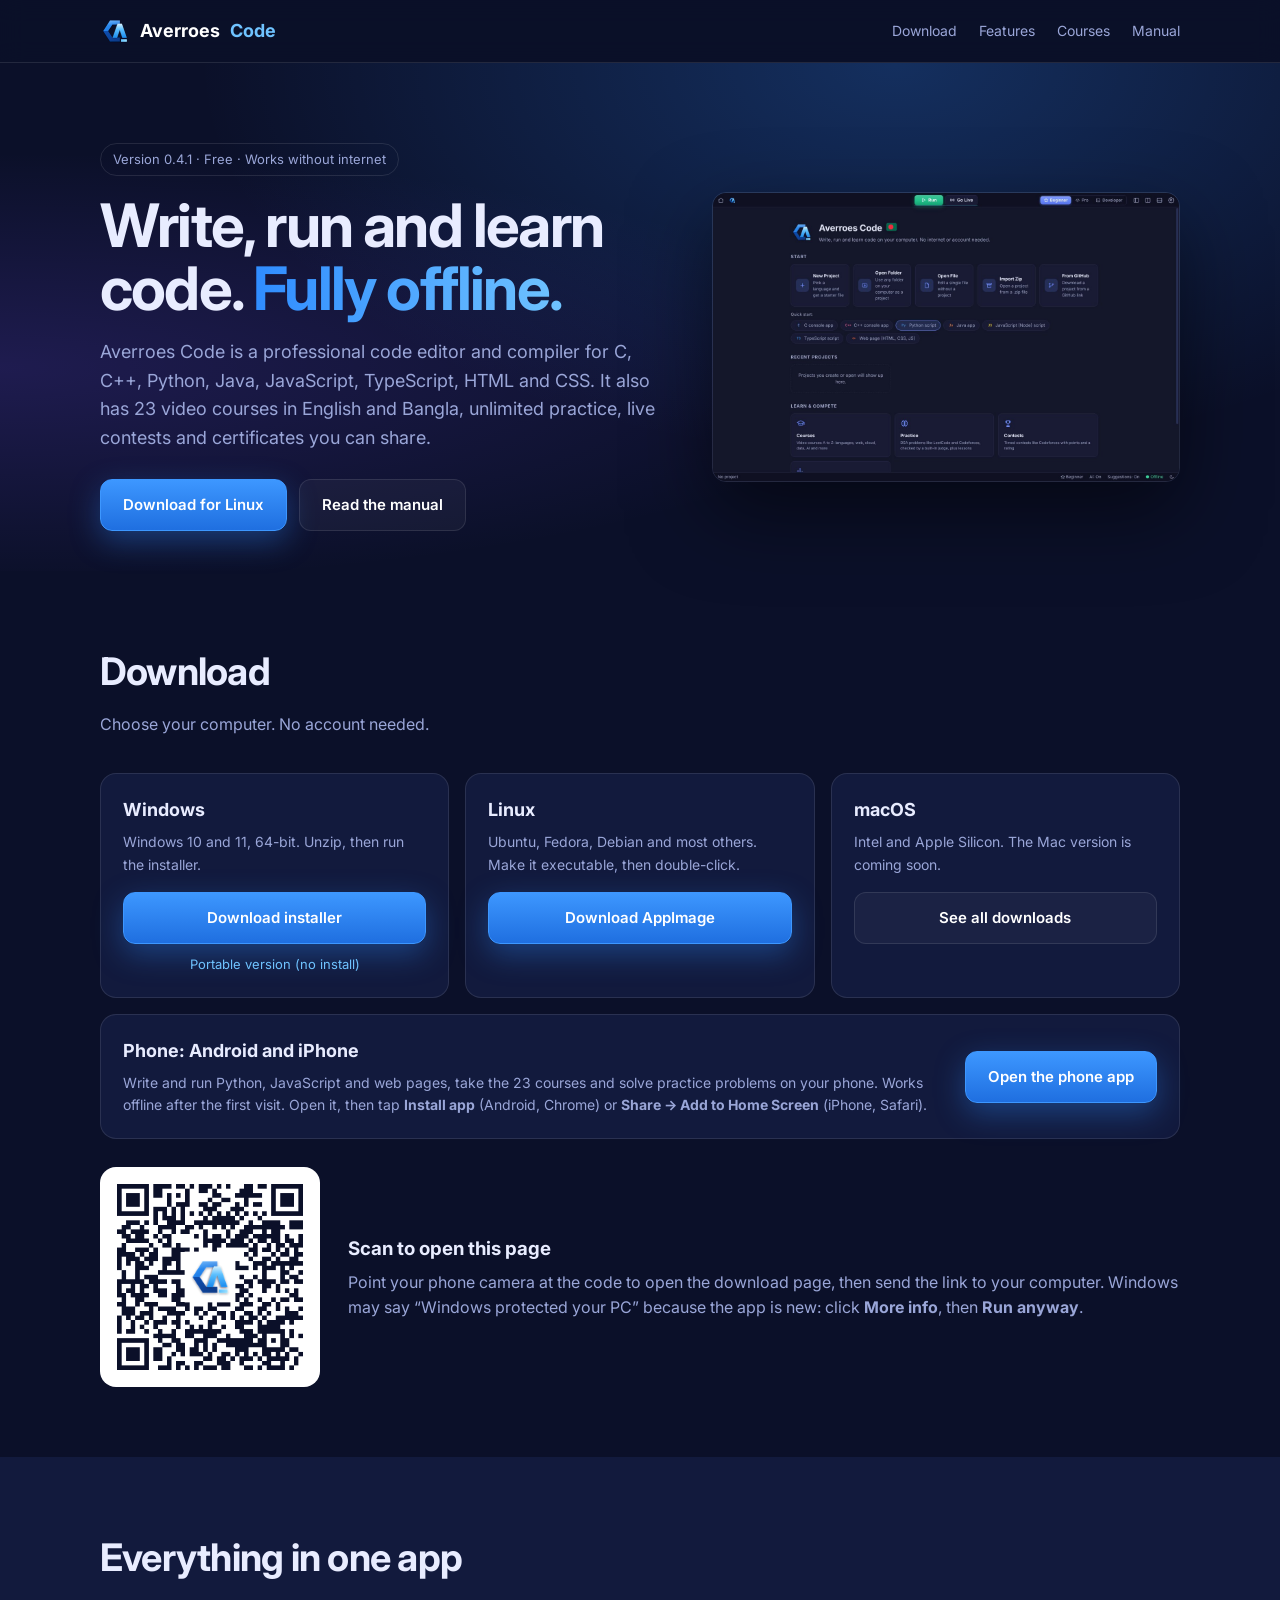
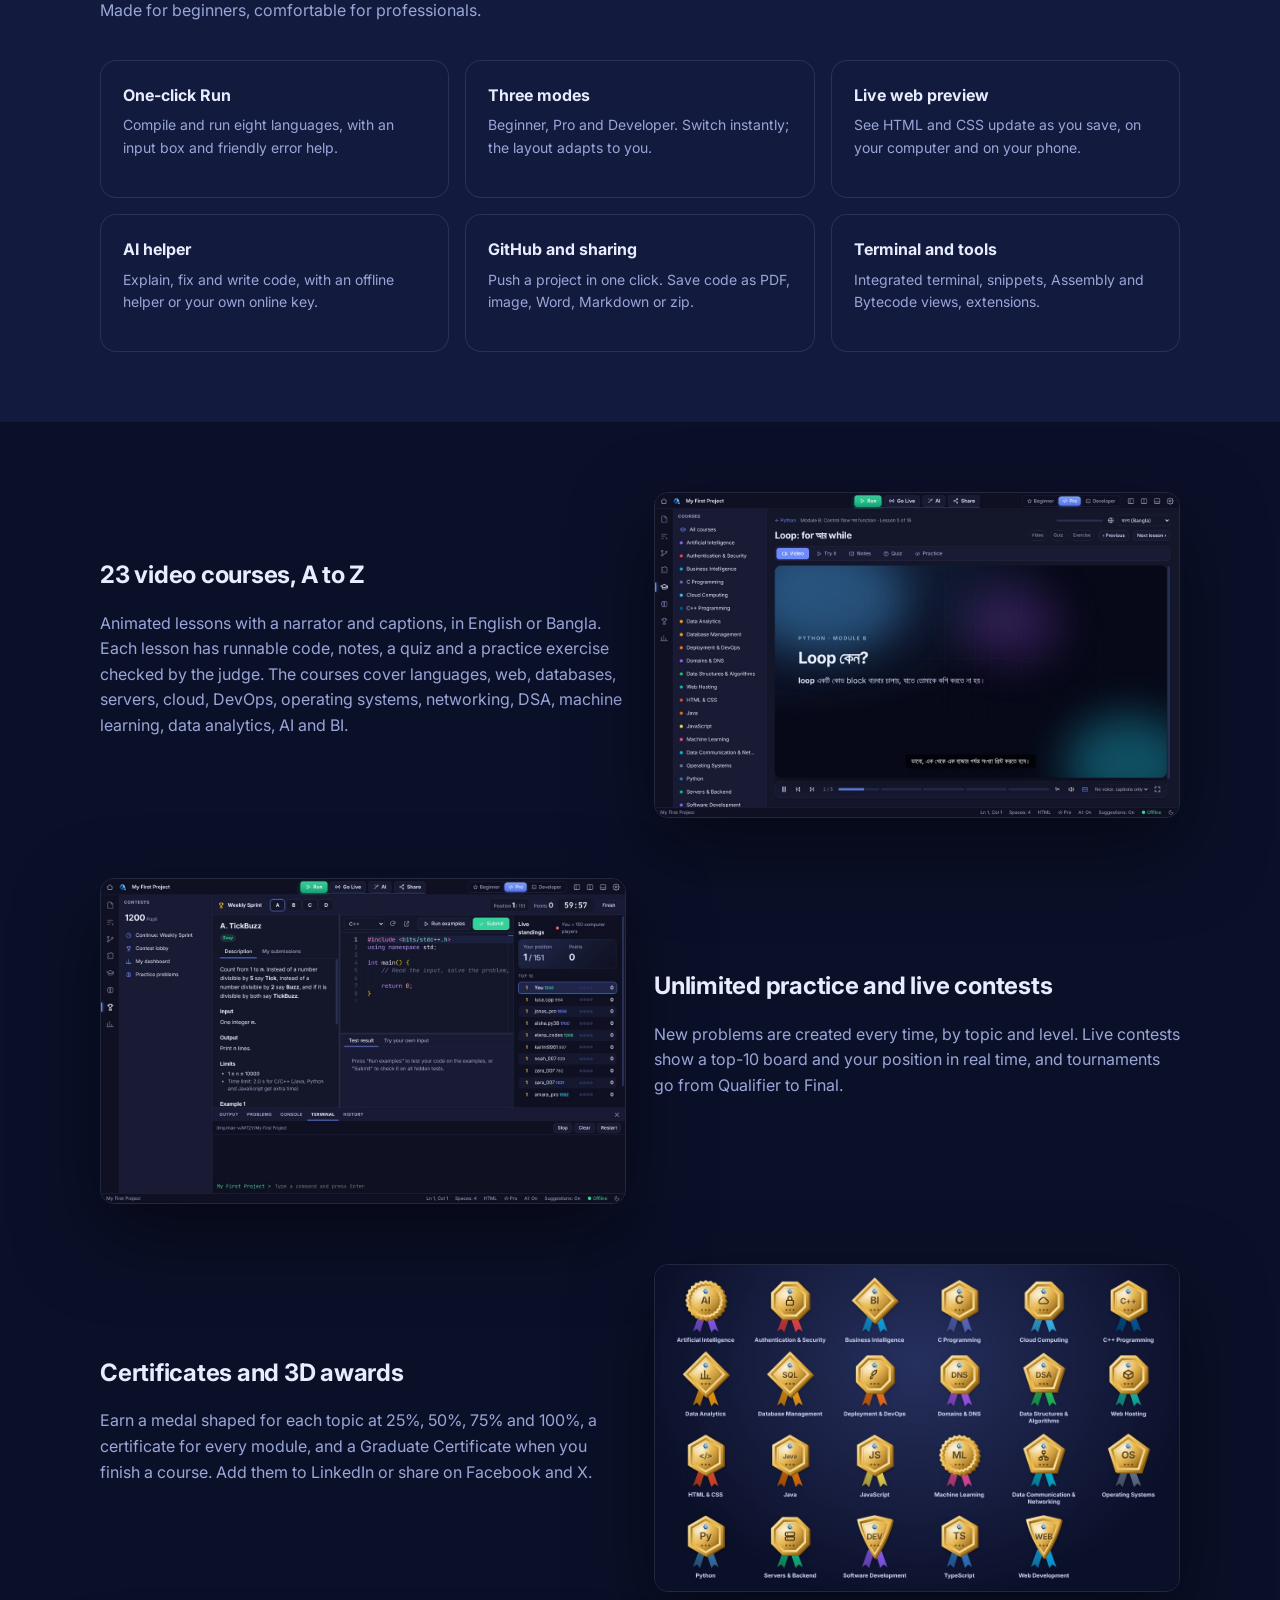
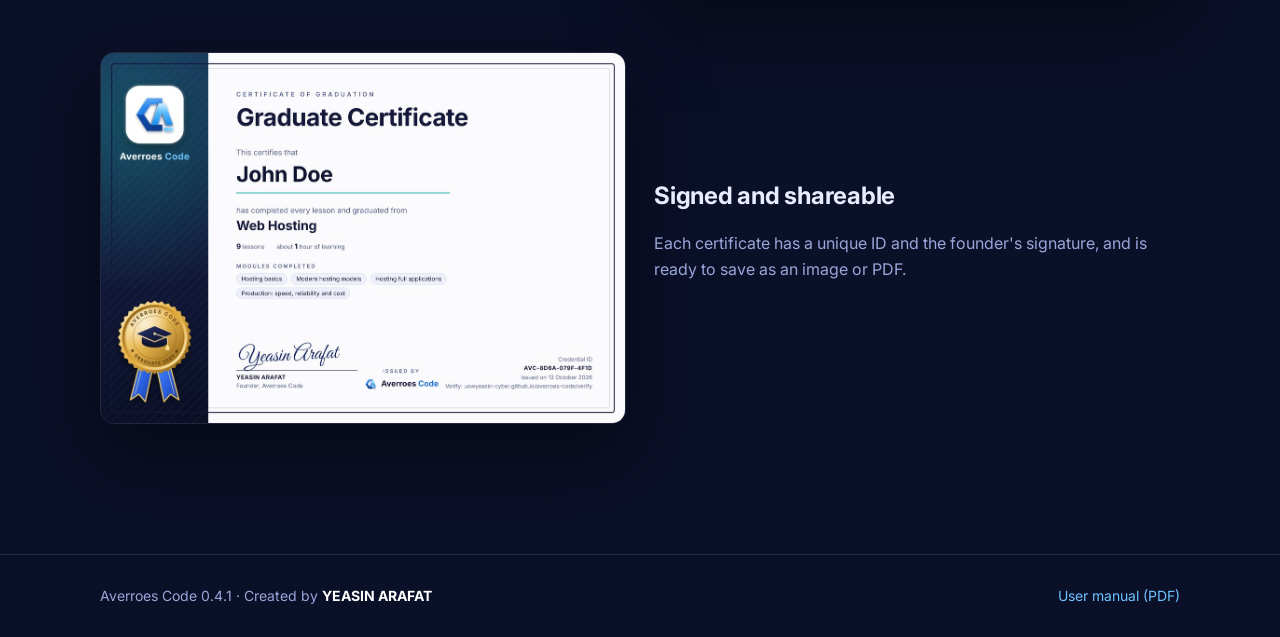
==== averroes-code/index.html @ dc58be5e "Point downloads and updates at v0.4.1 Co-Authored-By: Claude Opus 5.5 (1M context) <noreply@anthropi" ====
<!DOCTYPE html>
<html lang="en">
<head>
<meta charset="utf-8">
<meta name="viewport" content="width=device-width, initial-scale=1">
<title>Averroes Code: offline code editor, compiler and courses</title>
<meta name="description" content="Write, run and learn code fully offline. C, C++, Python, Java, JavaScript, TypeScript, HTML and CSS, with 23 video courses, unlimited practice, live contests and shareable certificates. Free for Windows, Linux and macOS.">
<meta property="og:title" content="Averroes Code">
<meta property="og:description" content="An offline code editor, compiler and learning studio. Created by YEASIN ARAFAT.">
<meta property="og:image" content="https://uowyeasin-cyber.github.io/averroes-code/img/01-home.jpg">
<link rel="icon" href="logo.svg" type="image/svg+xml">
<link rel="preconnect" href="https://fonts.googleapis.com">
<link href="https://fonts.googleapis.com/css2?family=Inter:wght@400;500;600;700;800&display=swap" rel="stylesheet">
<style>
:root { --bg: #0b1029; --bg2: #121a3d; --line: rgba(255,255,255,.1); --text: #e8ecff; --muted: #9aa6d8; --blue: #2f8cff; --blue2: #6fc3ff; }
* { box-sizing: border-box; }
html { scroll-behavior: smooth; }
body { margin: 0; font-family: Inter, system-ui, sans-serif; background: var(--bg); color: var(--text); line-height: 1.6; }
a { color: var(--blue2); text-decoration: none; }
.wrap { max-width: 1120px; margin: 0 auto; padding: 0 20px; }
nav { position: sticky; top: 0; z-index: 10; backdrop-filter: blur(12px); background: rgba(11,16,41,.75); border-bottom: 1px solid var(--line); }
nav .wrap { display: flex; align-items: center; gap: 12px; height: 62px; }
nav .brand { display: flex; align-items: center; gap: 10px; font-weight: 700; font-size: 18px; color: #fff; }
nav .brand span { color: var(--blue2); }
nav .links { margin-left: auto; display: flex; gap: 22px; font-size: 14px; }
nav .links a { color: var(--muted); }
.hero { padding: 80px 0 40px; background: radial-gradient(ellipse at 70% 0%, rgba(47,140,255,.25), transparent 55%), radial-gradient(ellipse at 0% 60%, rgba(120,80,255,.18), transparent 50%); }
.hero .wrap { display: grid; grid-template-columns: 1.1fr .9fr; gap: 40px; align-items: center; }
.hero h1 { font-size: clamp(36px, 6vw, 60px); line-height: 1.05; letter-spacing: -.03em; margin: 0; }
.hero h1 span { background: linear-gradient(90deg, var(--blue), var(--blue2)); -webkit-background-clip: text; background-clip: text; color: transparent; }
.hero p { font-size: 18px; color: var(--muted); max-width: 560px; }
.pill { display: inline-block; font-size: 13px; padding: 5px 12px; border: 1px solid var(--line); border-radius: 99px; color: var(--muted); margin-bottom: 18px; }
.btns { display: flex; gap: 12px; flex-wrap: wrap; margin-top: 26px; }
.btn { display: inline-flex; align-items: center; gap: 8px; padding: 13px 22px; border-radius: 12px; font-weight: 600; font-size: 15px; border: 1px solid var(--line); color: #fff; background: rgba(255,255,255,.04); }
.btn.primary { background: linear-gradient(180deg, #3d97ff, #1f6fe0); border-color: #3d97ff; box-shadow: 0 10px 30px rgba(47,140,255,.35); }
.shot { border-radius: 14px; border: 1px solid var(--line); box-shadow: 0 30px 80px rgba(0,0,0,.5); width: 100%; display: block; }
section { padding: 70px 0; }
h2 { font-size: clamp(26px, 4vw, 38px); letter-spacing: -.02em; margin: 0 0 10px; }
.sub { color: var(--muted); margin: 0 0 36px; }
.card.phone { margin-top: 16px; display: flex; align-items: center; gap: 20px; justify-content: space-between; }
.card.phone p { margin: 6px 0 0; }
.card.phone > div { flex: 1; min-width: 0; }
.card.phone .btn { flex: none; width: auto; margin: 0; }
.dl { display: grid; grid-template-columns: repeat(3, 1fr); gap: 16px; }
.card { background: var(--bg2); border: 1px solid var(--line); border-radius: 16px; padding: 22px; }
.card h3 { margin: 0 0 4px; font-size: 18px; }
.card p { color: var(--muted); font-size: 14px; margin: 6px 0 16px; }
.card .btn { width: 100%; justify-content: center; }
.card .alt { display: block; text-align: center; font-size: 13px; margin-top: 10px; }
.qr { display: grid; grid-template-columns: 220px 1fr; gap: 28px; align-items: center; margin-top: 28px; }
.qr img { width: 220px; border-radius: 16px; background: #fff; padding: 8px; }
.feat { display: grid; grid-template-columns: repeat(3, 1fr); gap: 16px; }
.feat .card h3 { font-size: 16px; }
.split { display: grid; grid-template-columns: 1fr 1fr; gap: 28px; align-items: center; margin-bottom: 60px; }
.split.rev > :first-child { order: 2; }
.split h3 { font-size: 24px; margin: 0 0 8px; letter-spacing: -.01em; }
.split p { color: var(--muted); }
footer { border-top: 1px solid var(--line); padding: 30px 0; color: var(--muted); font-size: 14px; }
footer .wrap { display: flex; justify-content: space-between; gap: 12px; flex-wrap: wrap; }
@media (max-width: 860px) {
  .hero .wrap, .split, .qr { grid-template-columns: 1fr; }
  .split.rev > :first-child { order: 0; }
  .dl, .feat { grid-template-columns: 1fr; }
  .card.phone { flex-direction: column; align-items: stretch; }
  .card.phone .btn { width: 100%; }
  nav .links { display: none; }
  .qr img { width: 180px; }
}
</style>
</head>
<body>
<nav><div class="wrap"><a class="brand" href="#"><img src="logo.svg" width="30" height="30" alt="">Averroes <span>Code</span></a>
<div class="links"><a href="#download">Download</a><a href="#features">Features</a><a href="#learn">Courses</a><a href="Averroes-Code-User-Manual.pdf">Manual</a></div></div></nav>

<header class="hero"><div class="wrap">
<div>
<div class="pill">Version 0.4.1 · Free · Works without internet</div>
<h1>Write, run and learn code. <span>Fully offline.</span></h1>
<p>Averroes Code is a professional code editor and compiler for C, C++, Python, Java, JavaScript, TypeScript, HTML and CSS. It also has 23 video courses in English and Bangla, unlimited practice, live contests and certificates you can share.</p>
<div class="btns"><a class="btn primary" id="main-dl" href="#download">Download for free</a><a class="btn" href="Averroes-Code-User-Manual.pdf">Read the manual</a></div>
</div>
<img class="shot" src="img/01-home.jpg" alt="Averroes Code home screen">
</div></header>

<section id="download"><div class="wrap">
<h2>Download</h2>
<p class="sub">Choose your computer. No account needed.</p>
<div class="dl">
<div class="card"><h3>Windows</h3><p>Windows 10 and 11, 64-bit. Unzip, then run the installer.</p>
<a class="btn primary" href="https://github.com/uowyeasin-cyber/uowyeasin-cyber.github.io/releases/download/v0.4.1/Averroes-Code-Setup-0.4.1-Windows.zip">Download installer</a>
<a class="alt" href="https://github.com/uowyeasin-cyber/uowyeasin-cyber.github.io/releases/download/v0.4.1/Averroes-Code-0.4.1-portable.exe">Portable version (no install)</a></div>
<div class="card"><h3>Linux</h3><p>Ubuntu, Fedora, Debian and most others. Make it executable, then double-click.</p>
<a class="btn primary" href="https://github.com/uowyeasin-cyber/uowyeasin-cyber.github.io/releases/download/v0.4.1/Averroes-Code-0.4.1-linux-x86_64.AppImage">Download AppImage</a></div>
<div class="card"><h3>macOS</h3><p>Intel and Apple Silicon. The Mac version is coming soon.</p>
<a class="btn" href="https://github.com/uowyeasin-cyber/uowyeasin-cyber.github.io/releases/tag/v0.4.1">See all downloads</a></div>
</div>
<div class="card phone"><div><h3>Phone: Android and iPhone</h3><p>Write and run Python, JavaScript and web pages, take the 23 courses and solve practice problems on your phone. Works offline after the first visit. Open it, then tap <b>Install app</b> (Android, Chrome) or <b>Share → Add to Home Screen</b> (iPhone, Safari).</p></div>
<a class="btn primary" href="app/">Open the phone app</a></div>
<div class="qr"><img src="qr.png" alt="QR code for this download page">
<div><h3 style="margin:0 0 6px">Scan to open this page</h3><p class="sub" style="margin:0">Point your phone camera at the code to open the download page, then send the link to your computer. Windows may say “Windows protected your PC” because the app is new: click <b>More info</b>, then <b>Run anyway</b>.</p></div></div>
</div></section>

<section id="features" style="background:var(--bg2)"><div class="wrap">
<h2>Everything in one app</h2>
<p class="sub">Made for beginners, comfortable for professionals.</p>
<div class="feat">
<div class="card"><h3>One-click Run</h3><p>Compile and run eight languages, with an input box and friendly error help.</p></div>
<div class="card"><h3>Three modes</h3><p>Beginner, Pro and Developer. Switch instantly; the layout adapts to you.</p></div>
<div class="card"><h3>Live web preview</h3><p>See HTML and CSS update as you save, on your computer and on your phone.</p></div>
<div class="card"><h3>AI helper</h3><p>Explain, fix and write code, with an offline helper or your own online key.</p></div>
<div class="card"><h3>GitHub and sharing</h3><p>Push a project in one click. Save code as PDF, image, Word, Markdown or zip.</p></div>
<div class="card"><h3>Terminal and tools</h3><p>Integrated terminal, snippets, Assembly and Bytecode views, extensions.</p></div>
</div>
</div></section>

<section id="learn"><div class="wrap">
<div class="split"><div><h3>23 video courses, A to Z</h3><p>Animated lessons with a narrator and captions, in English or Bangla. Each lesson has runnable code, notes, a quiz and a practice exercise checked by the judge. The courses cover languages, web, databases, servers, cloud, DevOps, operating systems, networking, DSA, machine learning, data analytics, AI and BI.</p></div><img class="shot" src="img/14b-video-bangla.jpg" alt="A lesson playing in Bangla"></div>
<div class="split rev"><div><h3>Unlimited practice and live contests</h3><p>New problems are created every time, by topic and level. Live contests show a top-10 board and your position in real time, and tournaments go from Qualifier to Final.</p></div><img class="shot" src="img/12-contest.jpg" alt="A live contest"></div>
<div class="split"><div><h3>Certificates and 3D awards</h3><p>Earn a medal shaped for each topic at 25%, 50%, 75% and 100%, a certificate for every module, and a Graduate Certificate when you finish a course. Add them to LinkedIn or share on Facebook and X.</p></div><img class="shot" src="img/medals-all.jpg" alt="Topic medals"></div>
<div class="split rev"><div><h3>Signed and shareable</h3><p>Each certificate has a unique ID and the founder's signature, and is ready to save as an image or PDF.</p></div><img class="shot" src="img/grad.jpg" alt="Graduate certificate"></div>
</div></section>

<footer><div class="wrap"><div>Averroes Code 0.4.1 · Created by <b style="color:#fff">YEASIN ARAFAT</b></div><div><a href="Averroes-Code-User-Manual.pdf">User manual (PDF)</a></div></div></footer>
<script>
// Point the big button at the right file for this computer.
(function () {
  var b = document.getElementById('main-dl'); if (!b) return;
  var u = navigator.userAgent, base = 'https://github.com/uowyeasin-cyber/uowyeasin-cyber.github.io/releases/download/v0.4.1/';
  if (/Android|iPhone|iPad|iPod/i.test(u)) { b.href = 'app/'; b.textContent = 'Open the phone app'; return; }
  if (/Windows/i.test(u)) { b.href = base + 'Averroes-Code-Setup-0.4.1-Windows.zip'; b.textContent = 'Download for Windows'; }
  else if (/Linux/i.test(u) && !/Android/i.test(u)) { b.href = base + 'Averroes-Code-0.4.1-linux-x86_64.AppImage'; b.textContent = 'Download for Linux'; }
})();
</script>
</body>
</html>
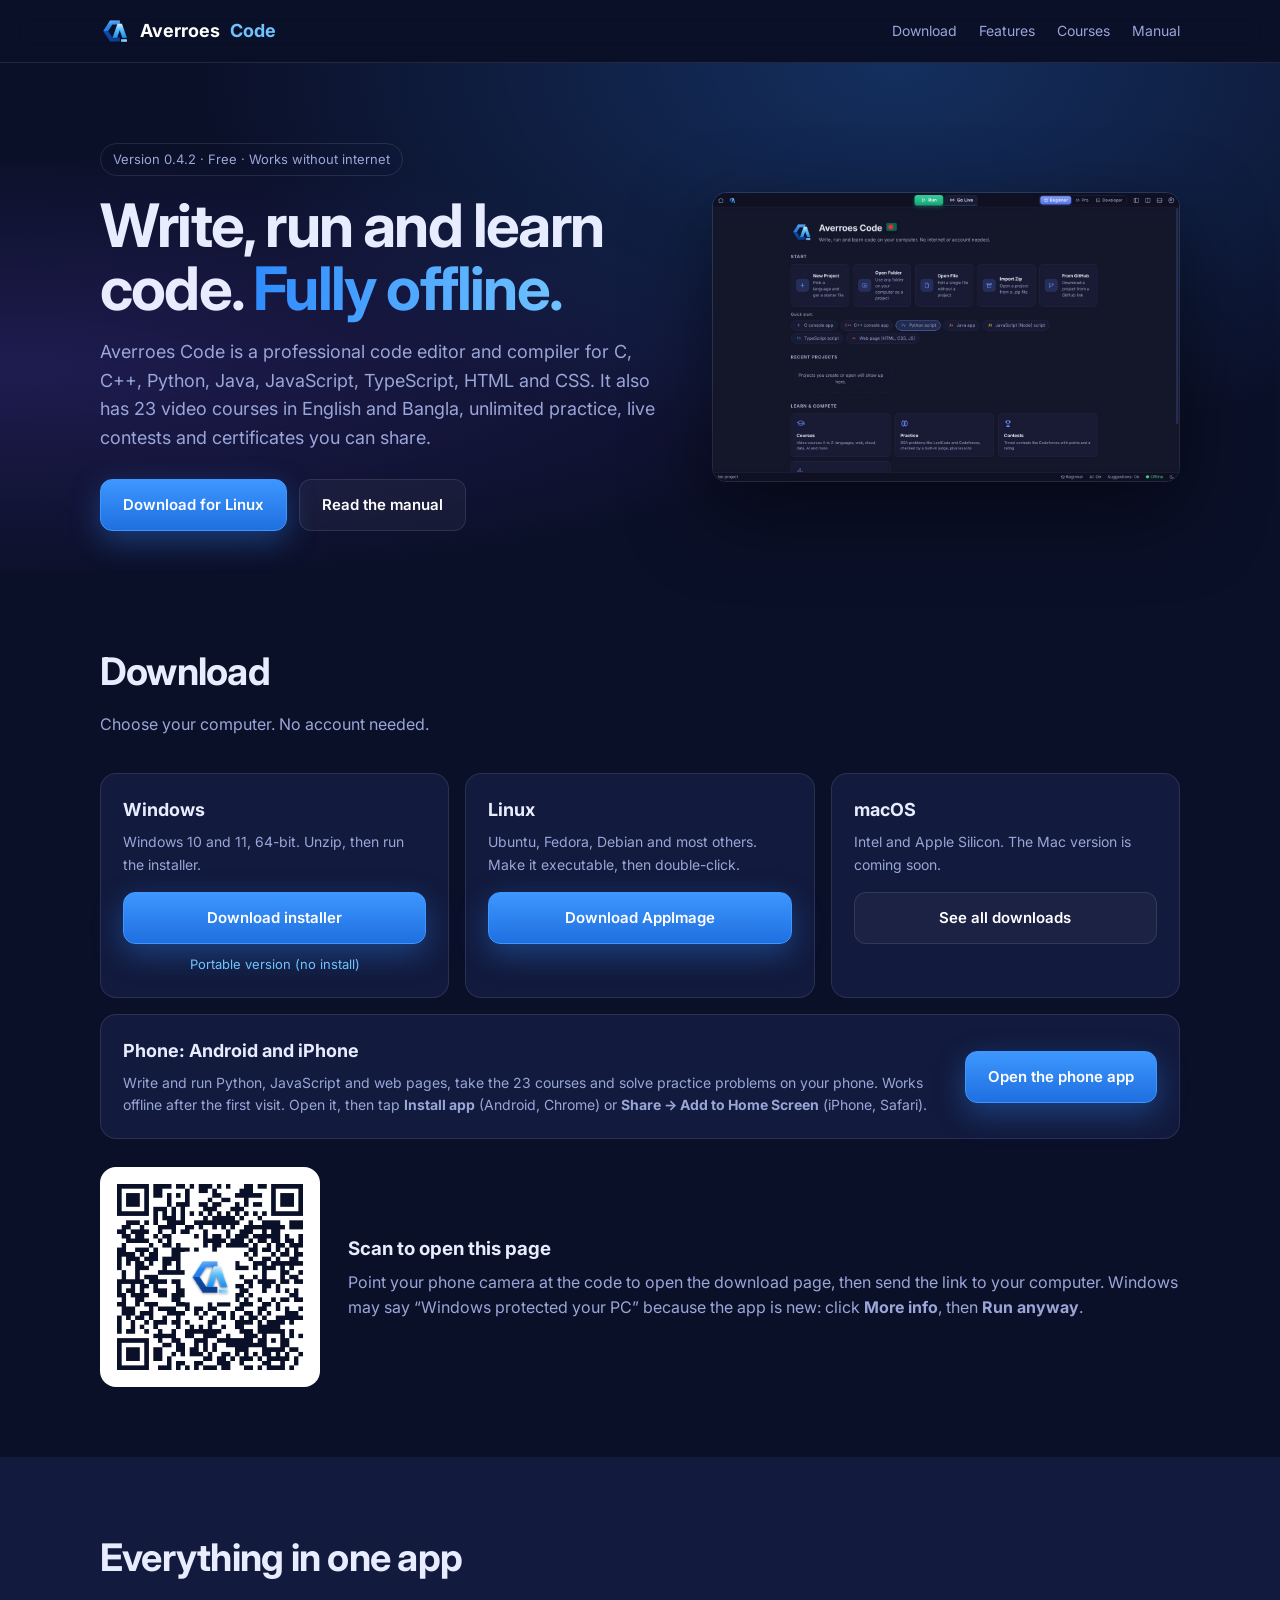
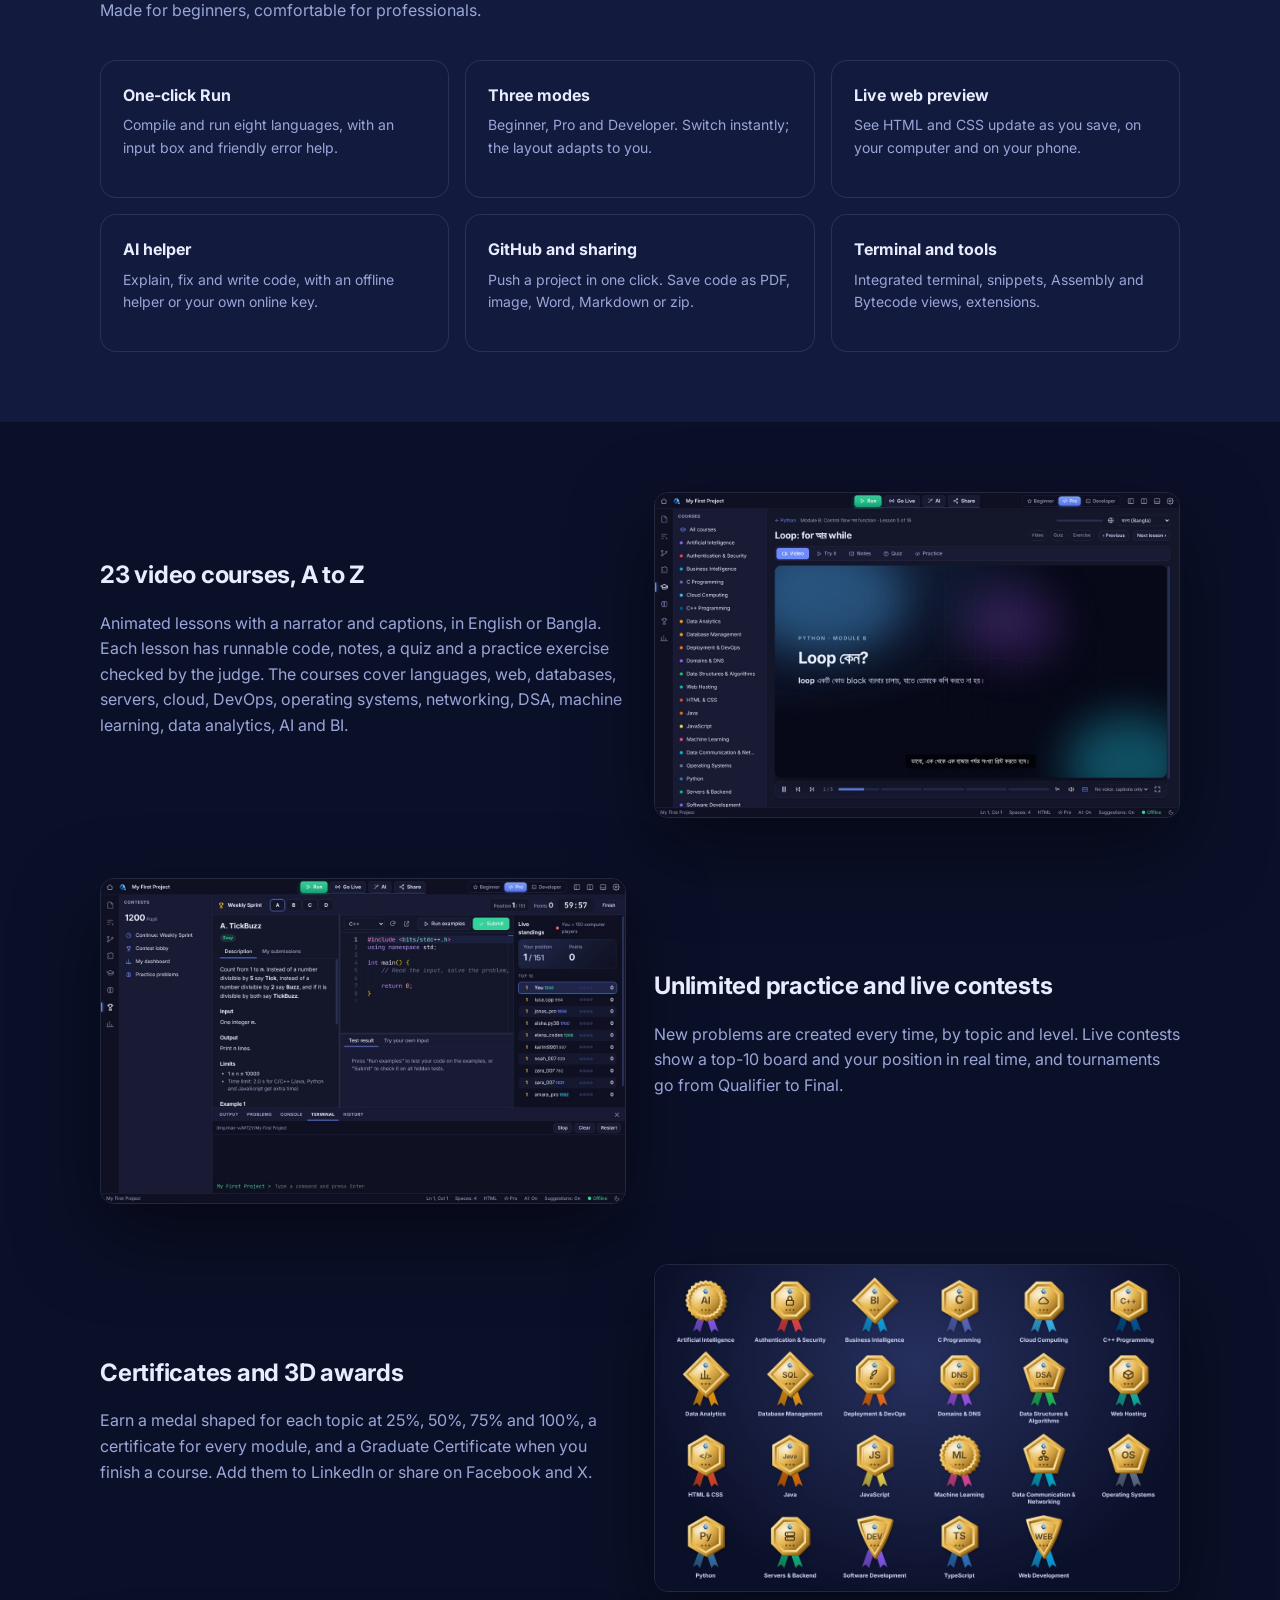
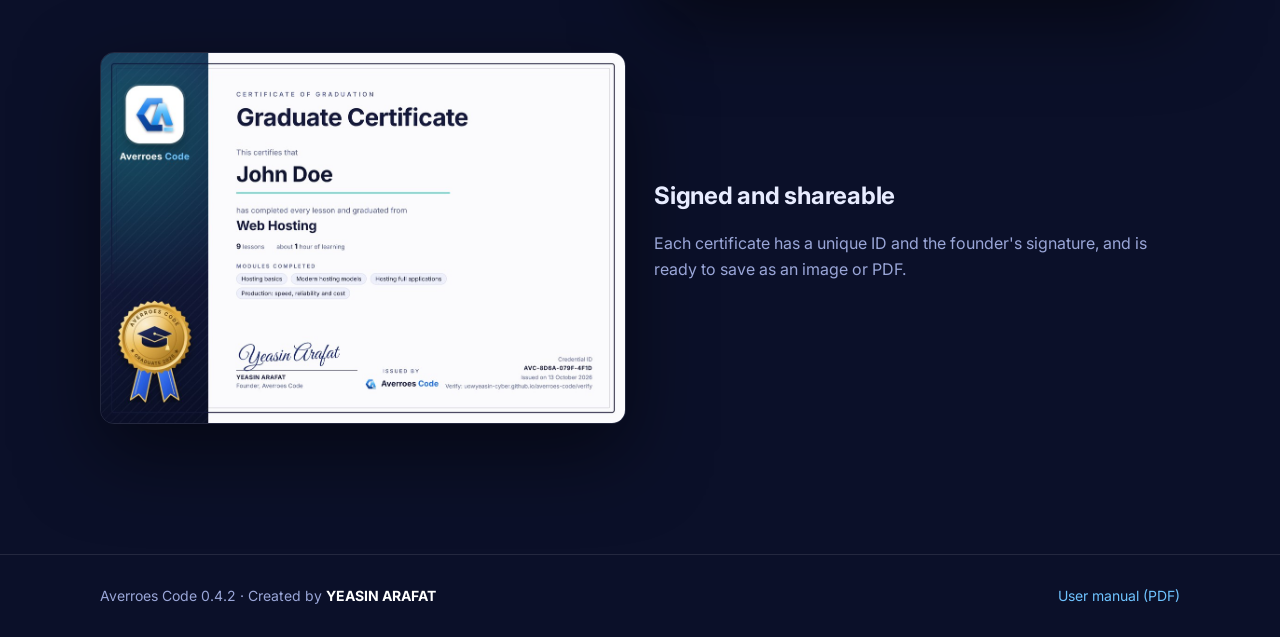
==== commit 7a7a45f3: "Point downloads and updates at v0.4.2 Co-Authored-By: Claude Opus 5.5 (1M context) <noreply@anthropi" ====
--- a/averroes-code/index.html
+++ b/averroes-code/index.html
@@ -74,7 +74,7 @@
 
 <header class="hero"><div class="wrap">
 <div>
-<div class="pill">Version 0.4.1 · Free · Works without internet</div>
+<div class="pill">Version 0.4.2 · Free · Works without internet</div>
 <h1>Write, run and learn code. <span>Fully offline.</span></h1>
 <p>Averroes Code is a professional code editor and compiler for C, C++, Python, Java, JavaScript, TypeScript, HTML and CSS. It also has 23 video courses in English and Bangla, unlimited practice, live contests and certificates you can share.</p>
 <div class="btns"><a class="btn primary" id="main-dl" href="#download">Download for free</a><a class="btn" href="Averroes-Code-User-Manual.pdf">Read the manual</a></div>
@@ -87,12 +87,12 @@
 <p class="sub">Choose your computer. No account needed.</p>
 <div class="dl">
 <div class="card"><h3>Windows</h3><p>Windows 10 and 11, 64-bit. Unzip, then run the installer.</p>
-<a class="btn primary" href="https://github.com/uowyeasin-cyber/uowyeasin-cyber.github.io/releases/download/v0.4.1/Averroes-Code-Setup-0.4.1-Windows.zip">Download installer</a>
-<a class="alt" href="https://github.com/uowyeasin-cyber/uowyeasin-cyber.github.io/releases/download/v0.4.1/Averroes-Code-0.4.1-portable.exe">Portable version (no install)</a></div>
+<a class="btn primary" href="https://github.com/uowyeasin-cyber/uowyeasin-cyber.github.io/releases/download/v0.4.2/Averroes-Code-Setup-0.4.2-Windows.zip">Download installer</a>
+<a class="alt" href="https://github.com/uowyeasin-cyber/uowyeasin-cyber.github.io/releases/download/v0.4.2/Averroes-Code-0.4.2-portable.exe">Portable version (no install)</a></div>
 <div class="card"><h3>Linux</h3><p>Ubuntu, Fedora, Debian and most others. Make it executable, then double-click.</p>
-<a class="btn primary" href="https://github.com/uowyeasin-cyber/uowyeasin-cyber.github.io/releases/download/v0.4.1/Averroes-Code-0.4.1-linux-x86_64.AppImage">Download AppImage</a></div>
+<a class="btn primary" href="https://github.com/uowyeasin-cyber/uowyeasin-cyber.github.io/releases/download/v0.4.2/Averroes-Code-0.4.2-linux-x86_64.AppImage">Download AppImage</a></div>
 <div class="card"><h3>macOS</h3><p>Intel and Apple Silicon. The Mac version is coming soon.</p>
-<a class="btn" href="https://github.com/uowyeasin-cyber/uowyeasin-cyber.github.io/releases/tag/v0.4.1">See all downloads</a></div>
+<a class="btn" href="https://github.com/uowyeasin-cyber/uowyeasin-cyber.github.io/releases/tag/v0.4.2">See all downloads</a></div>
 </div>
 <div class="card phone"><div><h3>Phone: Android and iPhone</h3><p>Write and run Python, JavaScript and web pages, take the 23 courses and solve practice problems on your phone. Works offline after the first visit. Open it, then tap <b>Install app</b> (Android, Chrome) or <b>Share → Add to Home Screen</b> (iPhone, Safari).</p></div>
 <a class="btn primary" href="app/">Open the phone app</a></div>
@@ -120,15 +120,15 @@
 <div class="split rev"><div><h3>Signed and shareable</h3><p>Each certificate has a unique ID and the founder's signature, and is ready to save as an image or PDF.</p></div><img class="shot" src="img/grad.jpg" alt="Graduate certificate"></div>
 </div></section>
 
-<footer><div class="wrap"><div>Averroes Code 0.4.1 · Created by <b style="color:#fff">YEASIN ARAFAT</b></div><div><a href="Averroes-Code-User-Manual.pdf">User manual (PDF)</a></div></div></footer>
+<footer><div class="wrap"><div>Averroes Code 0.4.2 · Created by <b style="color:#fff">YEASIN ARAFAT</b></div><div><a href="Averroes-Code-User-Manual.pdf">User manual (PDF)</a></div></div></footer>
 <script>
 // Point the big button at the right file for this computer.
 (function () {
   var b = document.getElementById('main-dl'); if (!b) return;
-  var u = navigator.userAgent, base = 'https://github.com/uowyeasin-cyber/uowyeasin-cyber.github.io/releases/download/v0.4.1/';
+  var u = navigator.userAgent, base = 'https://github.com/uowyeasin-cyber/uowyeasin-cyber.github.io/releases/download/v0.4.2/';
   if (/Android|iPhone|iPad|iPod/i.test(u)) { b.href = 'app/'; b.textContent = 'Open the phone app'; return; }
-  if (/Windows/i.test(u)) { b.href = base + 'Averroes-Code-Setup-0.4.1-Windows.zip'; b.textContent = 'Download for Windows'; }
-  else if (/Linux/i.test(u) && !/Android/i.test(u)) { b.href = base + 'Averroes-Code-0.4.1-linux-x86_64.AppImage'; b.textContent = 'Download for Linux'; }
+  if (/Windows/i.test(u)) { b.href = base + 'Averroes-Code-Setup-0.4.2-Windows.zip'; b.textContent = 'Download for Windows'; }
+  else if (/Linux/i.test(u) && !/Android/i.test(u)) { b.href = base + 'Averroes-Code-0.4.2-linux-x86_64.AppImage'; b.textContent = 'Download for Linux'; }
 })();
 </script>
 </body>
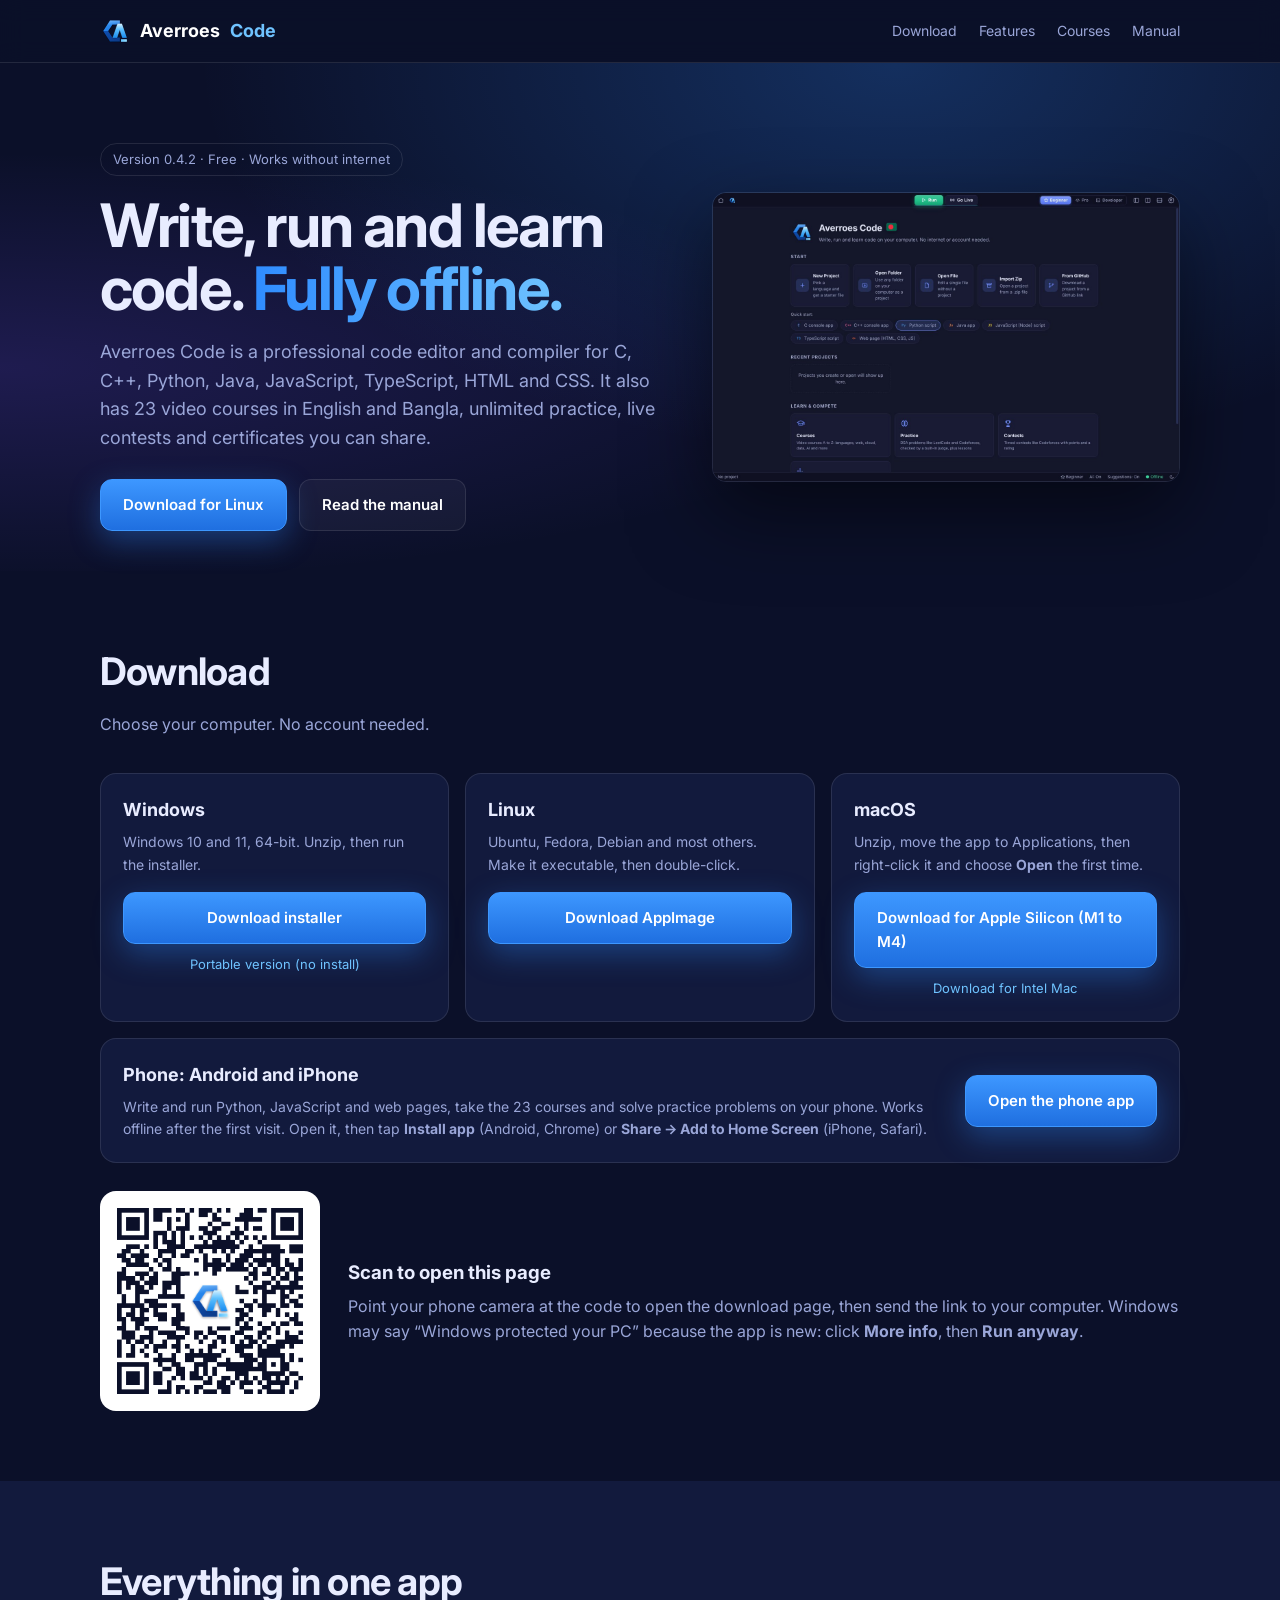
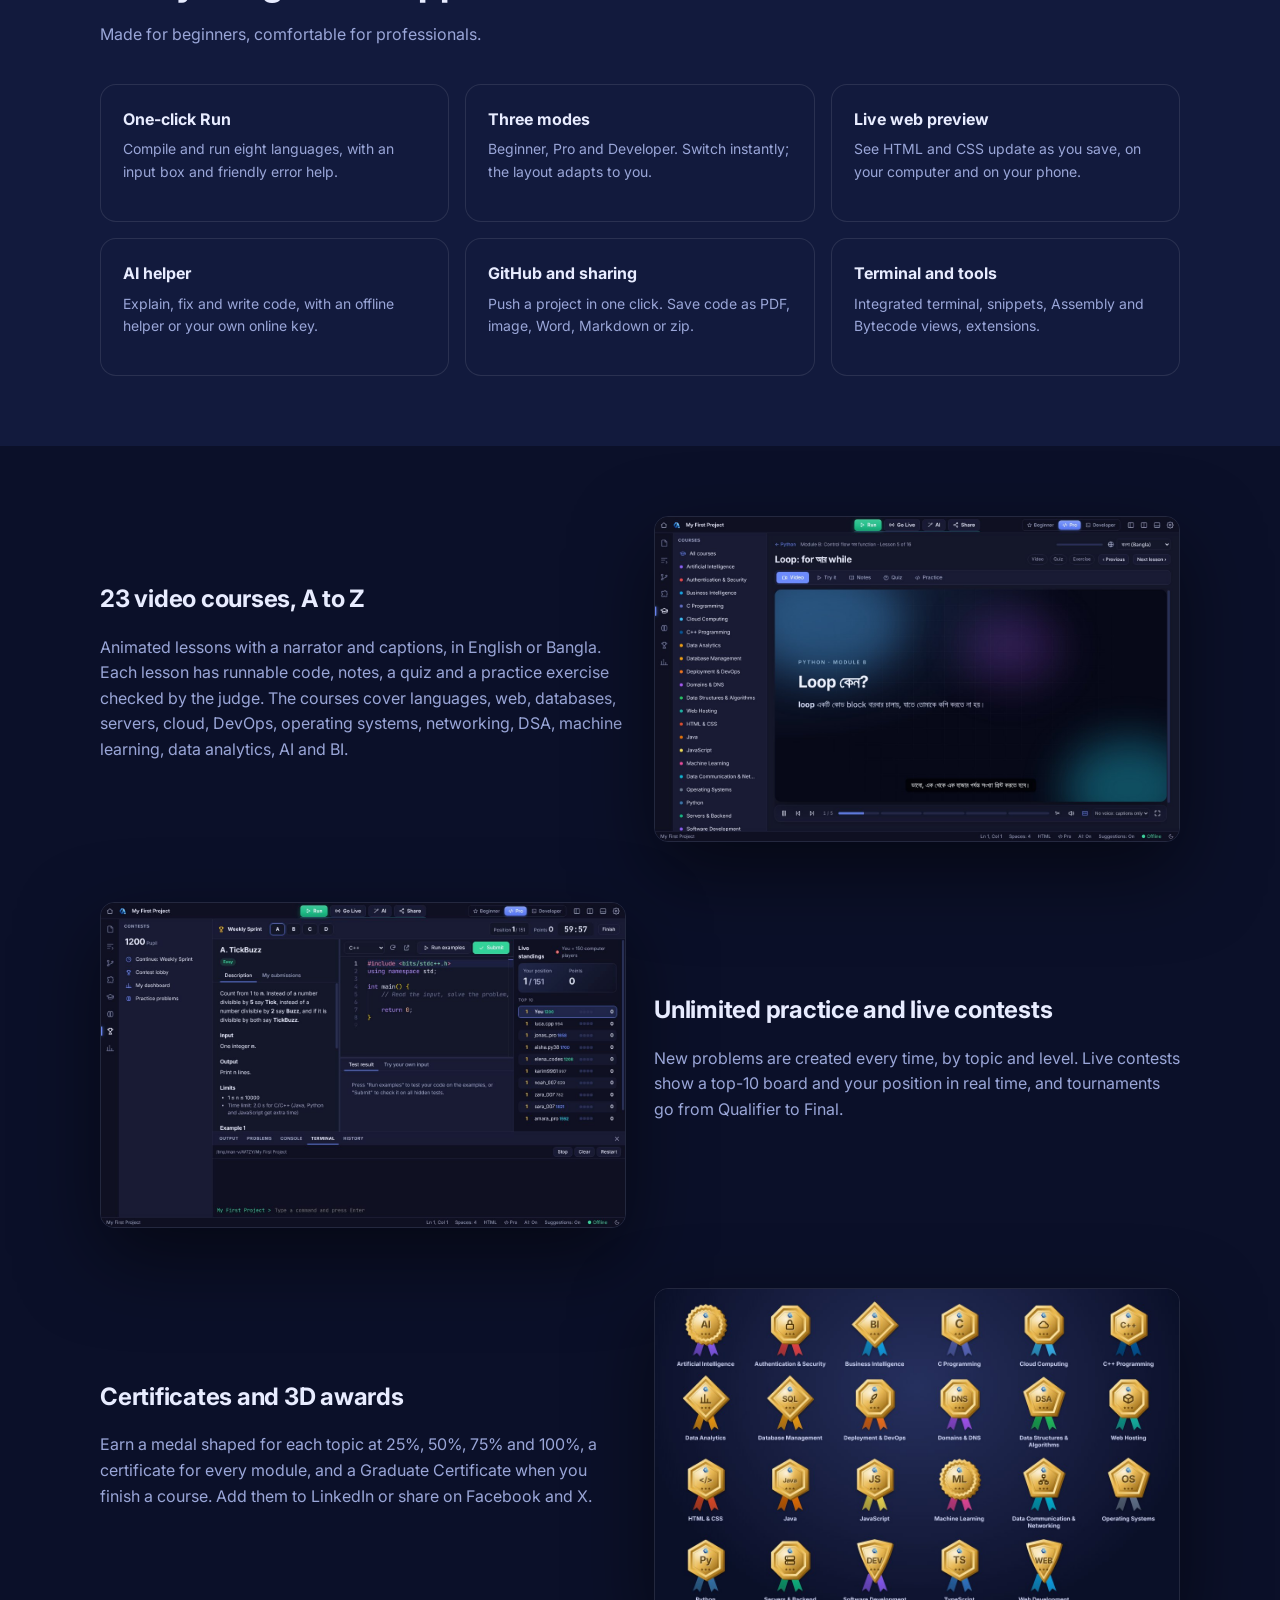
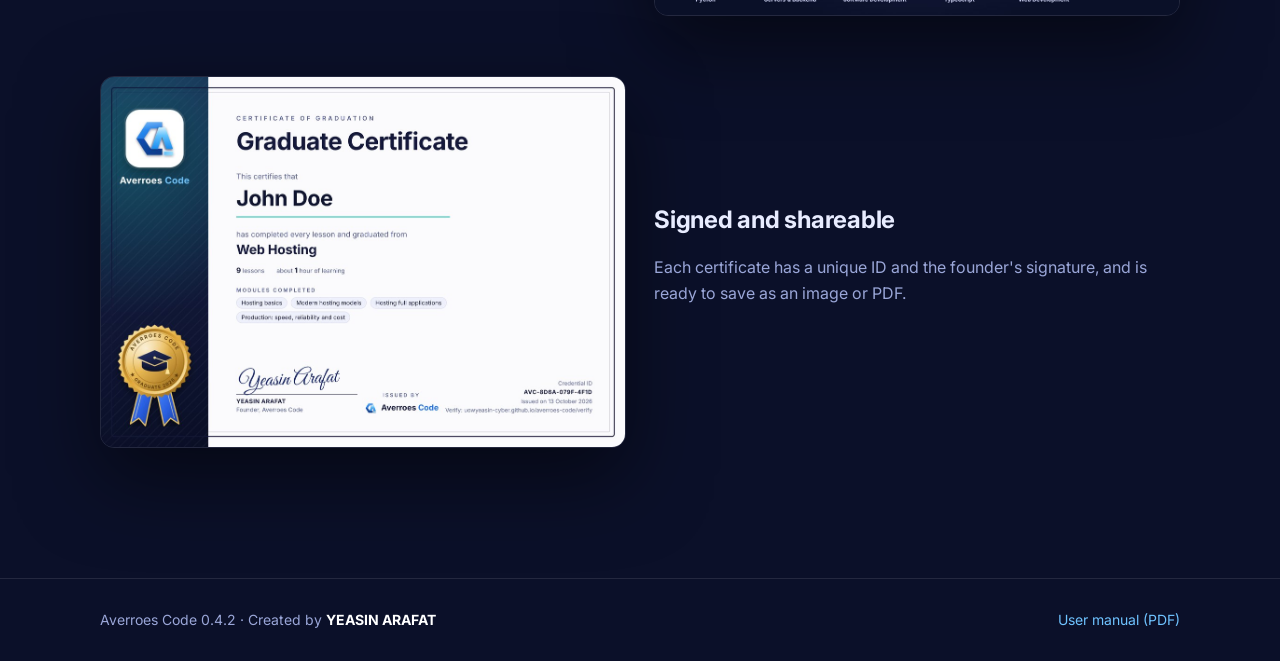
==== commit ab975c1e: "Site: macOS download buttons for 0.4.2 Co-Authored-By: Claude Opus 5.5 (1M context) <noreply@anthrop" ====
--- a/averroes-code/index.html
+++ b/averroes-code/index.html
@@ -91,8 +91,9 @@
 <a class="alt" href="https://github.com/uowyeasin-cyber/uowyeasin-cyber.github.io/releases/download/v0.4.2/Averroes-Code-0.4.2-portable.exe">Portable version (no install)</a></div>
 <div class="card"><h3>Linux</h3><p>Ubuntu, Fedora, Debian and most others. Make it executable, then double-click.</p>
 <a class="btn primary" href="https://github.com/uowyeasin-cyber/uowyeasin-cyber.github.io/releases/download/v0.4.2/Averroes-Code-0.4.2-linux-x86_64.AppImage">Download AppImage</a></div>
-<div class="card"><h3>macOS</h3><p>Intel and Apple Silicon. The Mac version is coming soon.</p>
-<a class="btn" href="https://github.com/uowyeasin-cyber/uowyeasin-cyber.github.io/releases/tag/v0.4.2">See all downloads</a></div>
+<div class="card"><h3>macOS</h3><p>Unzip, move the app to Applications, then right-click it and choose <b>Open</b> the first time.</p>
+<a class="btn primary" href="https://github.com/uowyeasin-cyber/uowyeasin-cyber.github.io/releases/download/v0.4.2/Averroes-Code-0.4.2-mac-AppleSilicon.zip">Download for Apple Silicon (M1 to M4)</a>
+<a class="alt" href="https://github.com/uowyeasin-cyber/uowyeasin-cyber.github.io/releases/download/v0.4.2/Averroes-Code-0.4.2-mac-Intel.zip">Download for Intel Mac</a></div>
 </div>
 <div class="card phone"><div><h3>Phone: Android and iPhone</h3><p>Write and run Python, JavaScript and web pages, take the 23 courses and solve practice problems on your phone. Works offline after the first visit. Open it, then tap <b>Install app</b> (Android, Chrome) or <b>Share → Add to Home Screen</b> (iPhone, Safari).</p></div>
 <a class="btn primary" href="app/">Open the phone app</a></div>
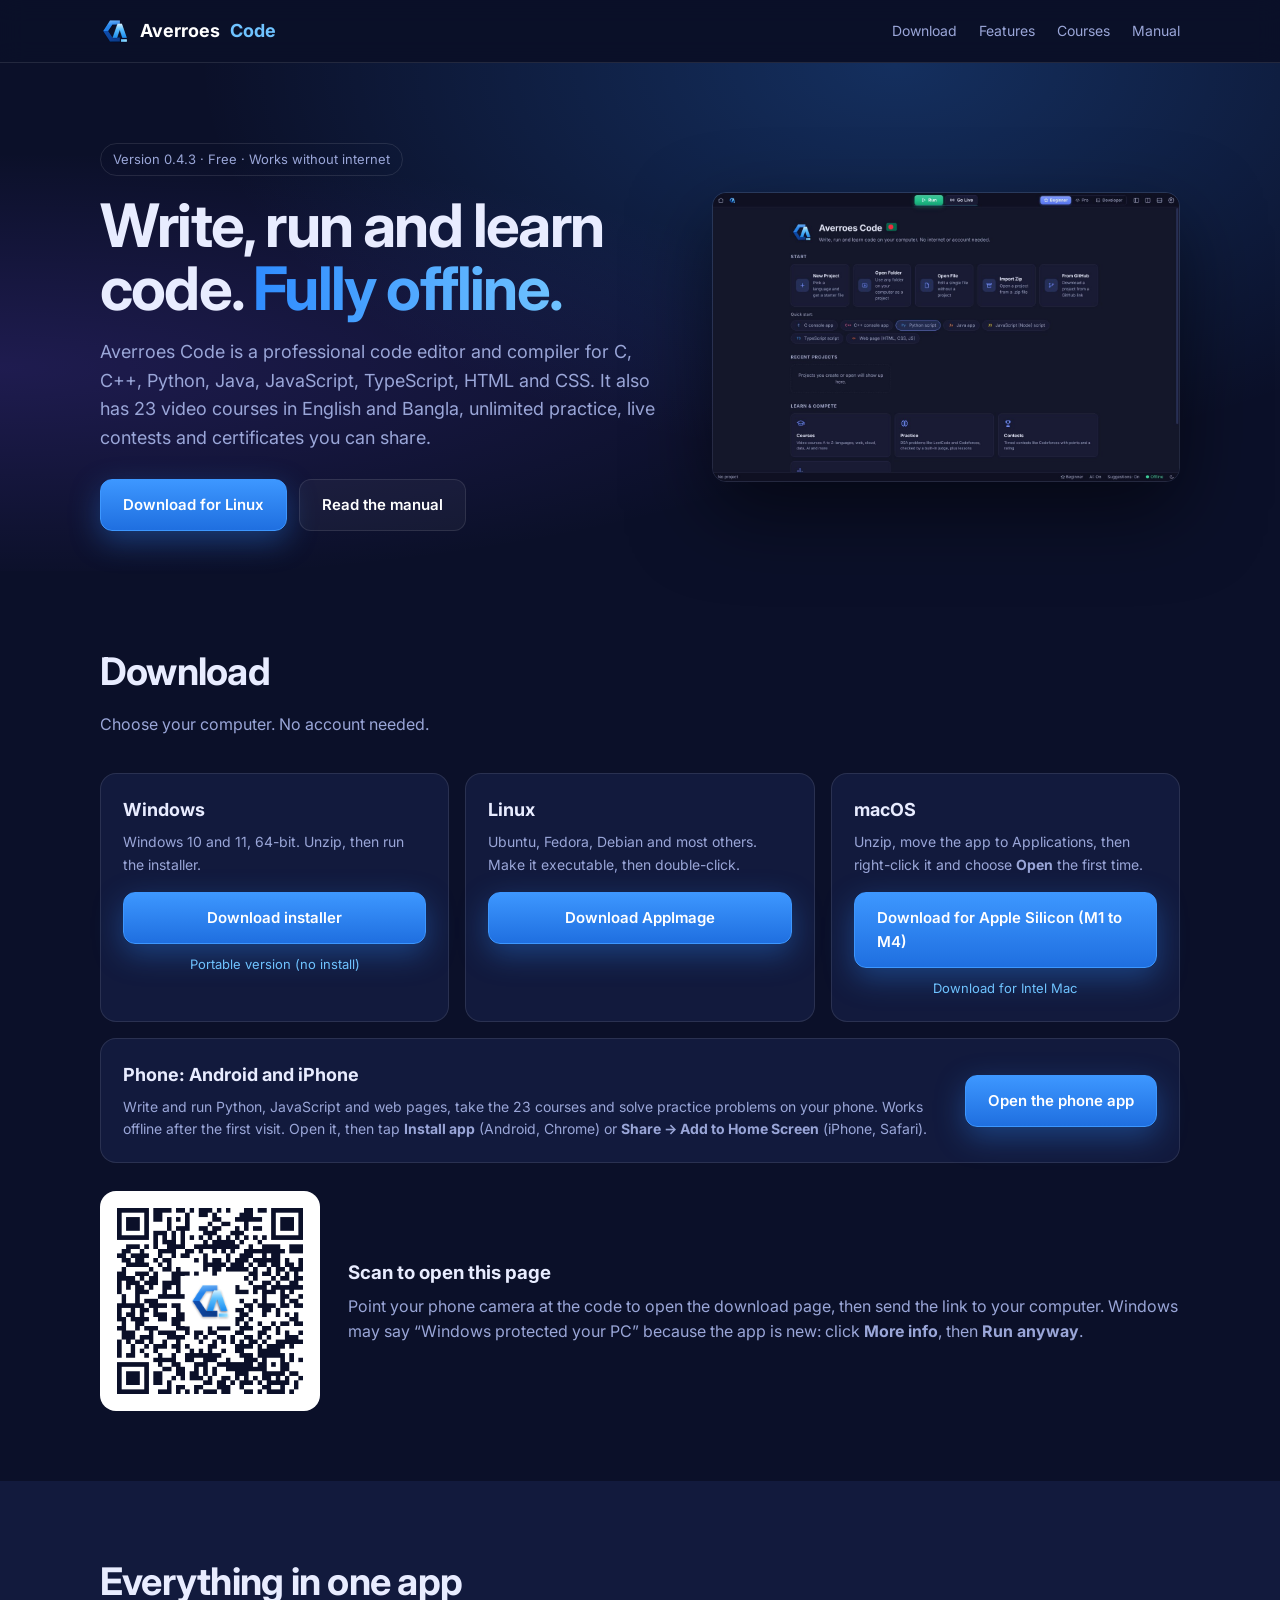
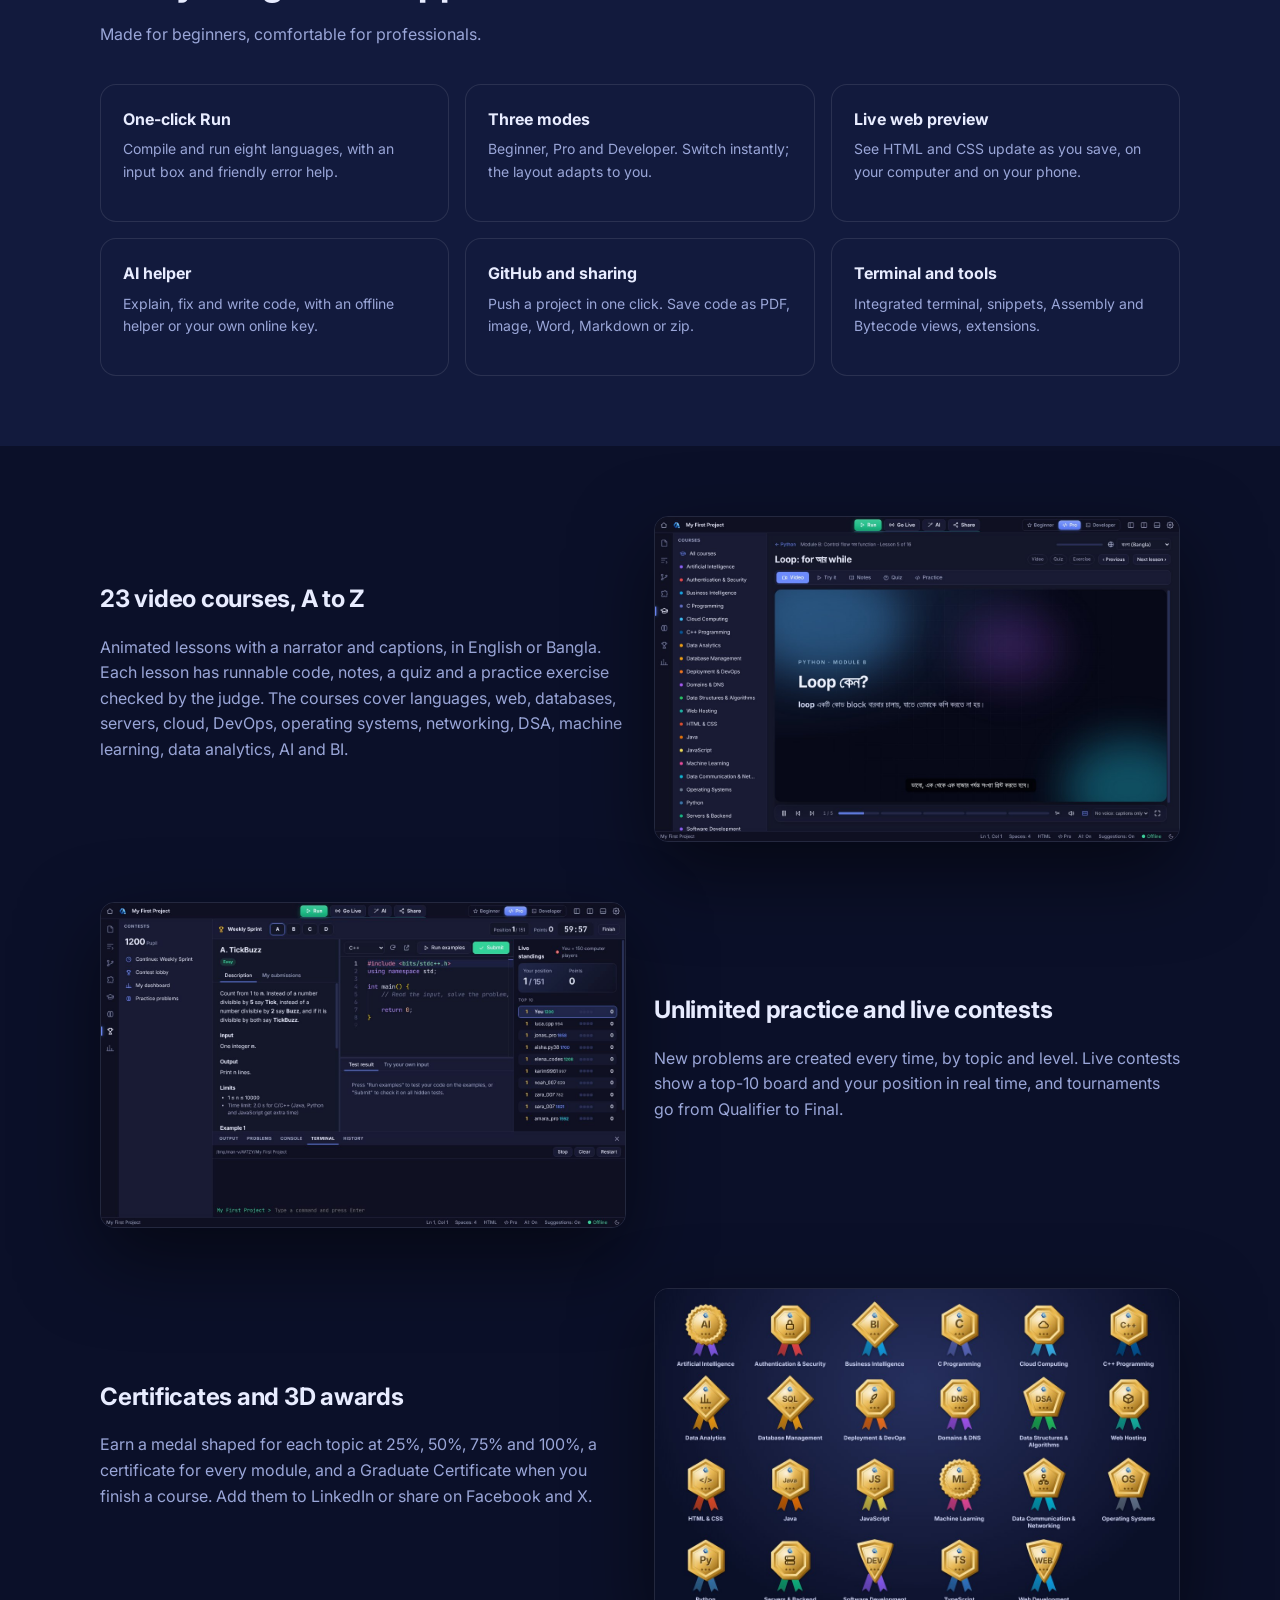
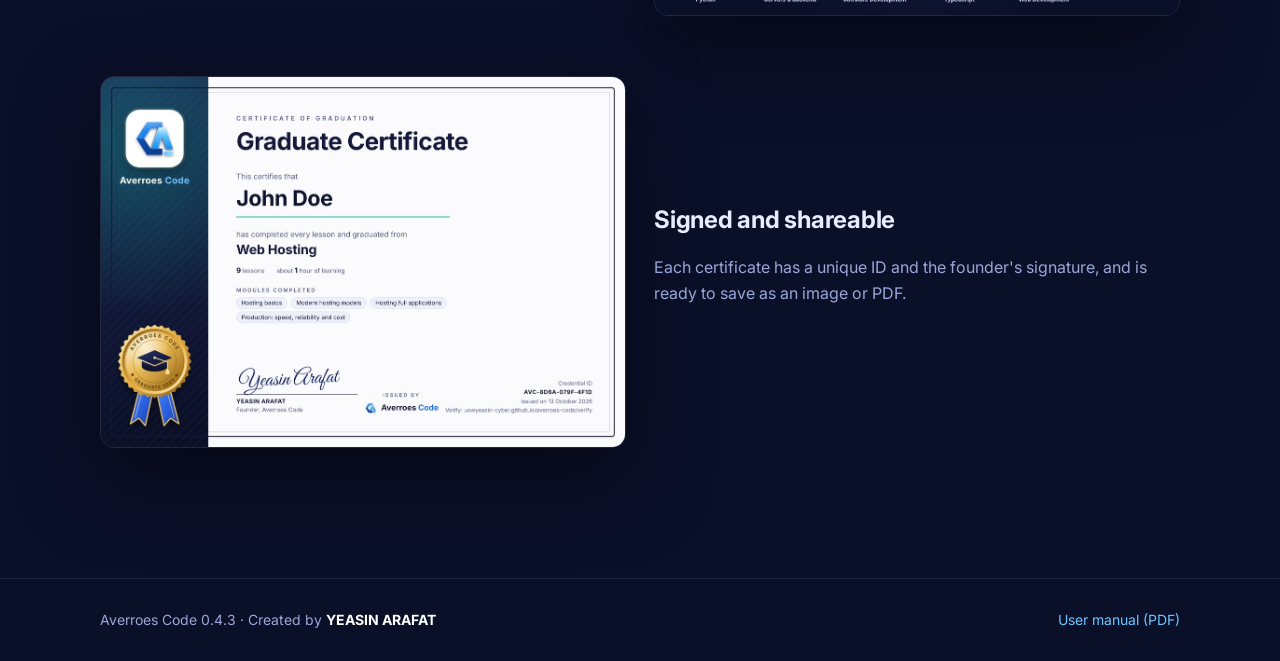
==== commit 858670f9: "Site: point downloads and update check at 0.4.3 Co-Authored-By: Claude Opus 5.5 (1M context) <norepl" ====
--- a/averroes-code/index.html
+++ b/averroes-code/index.html
@@ -74,7 +74,7 @@
 
 <header class="hero"><div class="wrap">
 <div>
-<div class="pill">Version 0.4.2 · Free · Works without internet</div>
+<div class="pill">Version 0.4.3 · Free · Works without internet</div>
 <h1>Write, run and learn code. <span>Fully offline.</span></h1>
 <p>Averroes Code is a professional code editor and compiler for C, C++, Python, Java, JavaScript, TypeScript, HTML and CSS. It also has 23 video courses in English and Bangla, unlimited practice, live contests and certificates you can share.</p>
 <div class="btns"><a class="btn primary" id="main-dl" href="#download">Download for free</a><a class="btn" href="Averroes-Code-User-Manual.pdf">Read the manual</a></div>
@@ -87,13 +87,13 @@
 <p class="sub">Choose your computer. No account needed.</p>
 <div class="dl">
 <div class="card"><h3>Windows</h3><p>Windows 10 and 11, 64-bit. Unzip, then run the installer.</p>
-<a class="btn primary" href="https://github.com/uowyeasin-cyber/uowyeasin-cyber.github.io/releases/download/v0.4.2/Averroes-Code-Setup-0.4.2-Windows.zip">Download installer</a>
-<a class="alt" href="https://github.com/uowyeasin-cyber/uowyeasin-cyber.github.io/releases/download/v0.4.2/Averroes-Code-0.4.2-portable.exe">Portable version (no install)</a></div>
+<a class="btn primary" href="https://github.com/uowyeasin-cyber/uowyeasin-cyber.github.io/releases/download/v0.4.3/Averroes-Code-Setup-0.4.3-Windows.zip">Download installer</a>
+<a class="alt" href="https://github.com/uowyeasin-cyber/uowyeasin-cyber.github.io/releases/download/v0.4.3/Averroes-Code-0.4.3-portable.exe">Portable version (no install)</a></div>
 <div class="card"><h3>Linux</h3><p>Ubuntu, Fedora, Debian and most others. Make it executable, then double-click.</p>
-<a class="btn primary" href="https://github.com/uowyeasin-cyber/uowyeasin-cyber.github.io/releases/download/v0.4.2/Averroes-Code-0.4.2-linux-x86_64.AppImage">Download AppImage</a></div>
+<a class="btn primary" href="https://github.com/uowyeasin-cyber/uowyeasin-cyber.github.io/releases/download/v0.4.3/Averroes-Code-0.4.3-linux-x86_64.AppImage">Download AppImage</a></div>
 <div class="card"><h3>macOS</h3><p>Unzip, move the app to Applications, then right-click it and choose <b>Open</b> the first time.</p>
-<a class="btn primary" href="https://github.com/uowyeasin-cyber/uowyeasin-cyber.github.io/releases/download/v0.4.2/Averroes-Code-0.4.2-mac-AppleSilicon.zip">Download for Apple Silicon (M1 to M4)</a>
-<a class="alt" href="https://github.com/uowyeasin-cyber/uowyeasin-cyber.github.io/releases/download/v0.4.2/Averroes-Code-0.4.2-mac-Intel.zip">Download for Intel Mac</a></div>
+<a class="btn primary" href="https://github.com/uowyeasin-cyber/uowyeasin-cyber.github.io/releases/download/v0.4.3/Averroes-Code-0.4.3-mac-AppleSilicon.zip">Download for Apple Silicon (M1 to M4)</a>
+<a class="alt" href="https://github.com/uowyeasin-cyber/uowyeasin-cyber.github.io/releases/download/v0.4.3/Averroes-Code-0.4.3-mac-Intel.zip">Download for Intel Mac</a></div>
 </div>
 <div class="card phone"><div><h3>Phone: Android and iPhone</h3><p>Write and run Python, JavaScript and web pages, take the 23 courses and solve practice problems on your phone. Works offline after the first visit. Open it, then tap <b>Install app</b> (Android, Chrome) or <b>Share → Add to Home Screen</b> (iPhone, Safari).</p></div>
 <a class="btn primary" href="app/">Open the phone app</a></div>
@@ -121,15 +121,15 @@
 <div class="split rev"><div><h3>Signed and shareable</h3><p>Each certificate has a unique ID and the founder's signature, and is ready to save as an image or PDF.</p></div><img class="shot" src="img/grad.jpg" alt="Graduate certificate"></div>
 </div></section>
 
-<footer><div class="wrap"><div>Averroes Code 0.4.2 · Created by <b style="color:#fff">YEASIN ARAFAT</b></div><div><a href="Averroes-Code-User-Manual.pdf">User manual (PDF)</a></div></div></footer>
+<footer><div class="wrap"><div>Averroes Code 0.4.3 · Created by <b style="color:#fff">YEASIN ARAFAT</b></div><div><a href="Averroes-Code-User-Manual.pdf">User manual (PDF)</a></div></div></footer>
 <script>
 // Point the big button at the right file for this computer.
 (function () {
   var b = document.getElementById('main-dl'); if (!b) return;
-  var u = navigator.userAgent, base = 'https://github.com/uowyeasin-cyber/uowyeasin-cyber.github.io/releases/download/v0.4.2/';
+  var u = navigator.userAgent, base = 'https://github.com/uowyeasin-cyber/uowyeasin-cyber.github.io/releases/download/v0.4.3/';
   if (/Android|iPhone|iPad|iPod/i.test(u)) { b.href = 'app/'; b.textContent = 'Open the phone app'; return; }
-  if (/Windows/i.test(u)) { b.href = base + 'Averroes-Code-Setup-0.4.2-Windows.zip'; b.textContent = 'Download for Windows'; }
-  else if (/Linux/i.test(u) && !/Android/i.test(u)) { b.href = base + 'Averroes-Code-0.4.2-linux-x86_64.AppImage'; b.textContent = 'Download for Linux'; }
+  if (/Windows/i.test(u)) { b.href = base + 'Averroes-Code-Setup-0.4.3-Windows.zip'; b.textContent = 'Download for Windows'; }
+  else if (/Linux/i.test(u) && !/Android/i.test(u)) { b.href = base + 'Averroes-Code-0.4.3-linux-x86_64.AppImage'; b.textContent = 'Download for Linux'; }
 })();
 </script>
 </body>
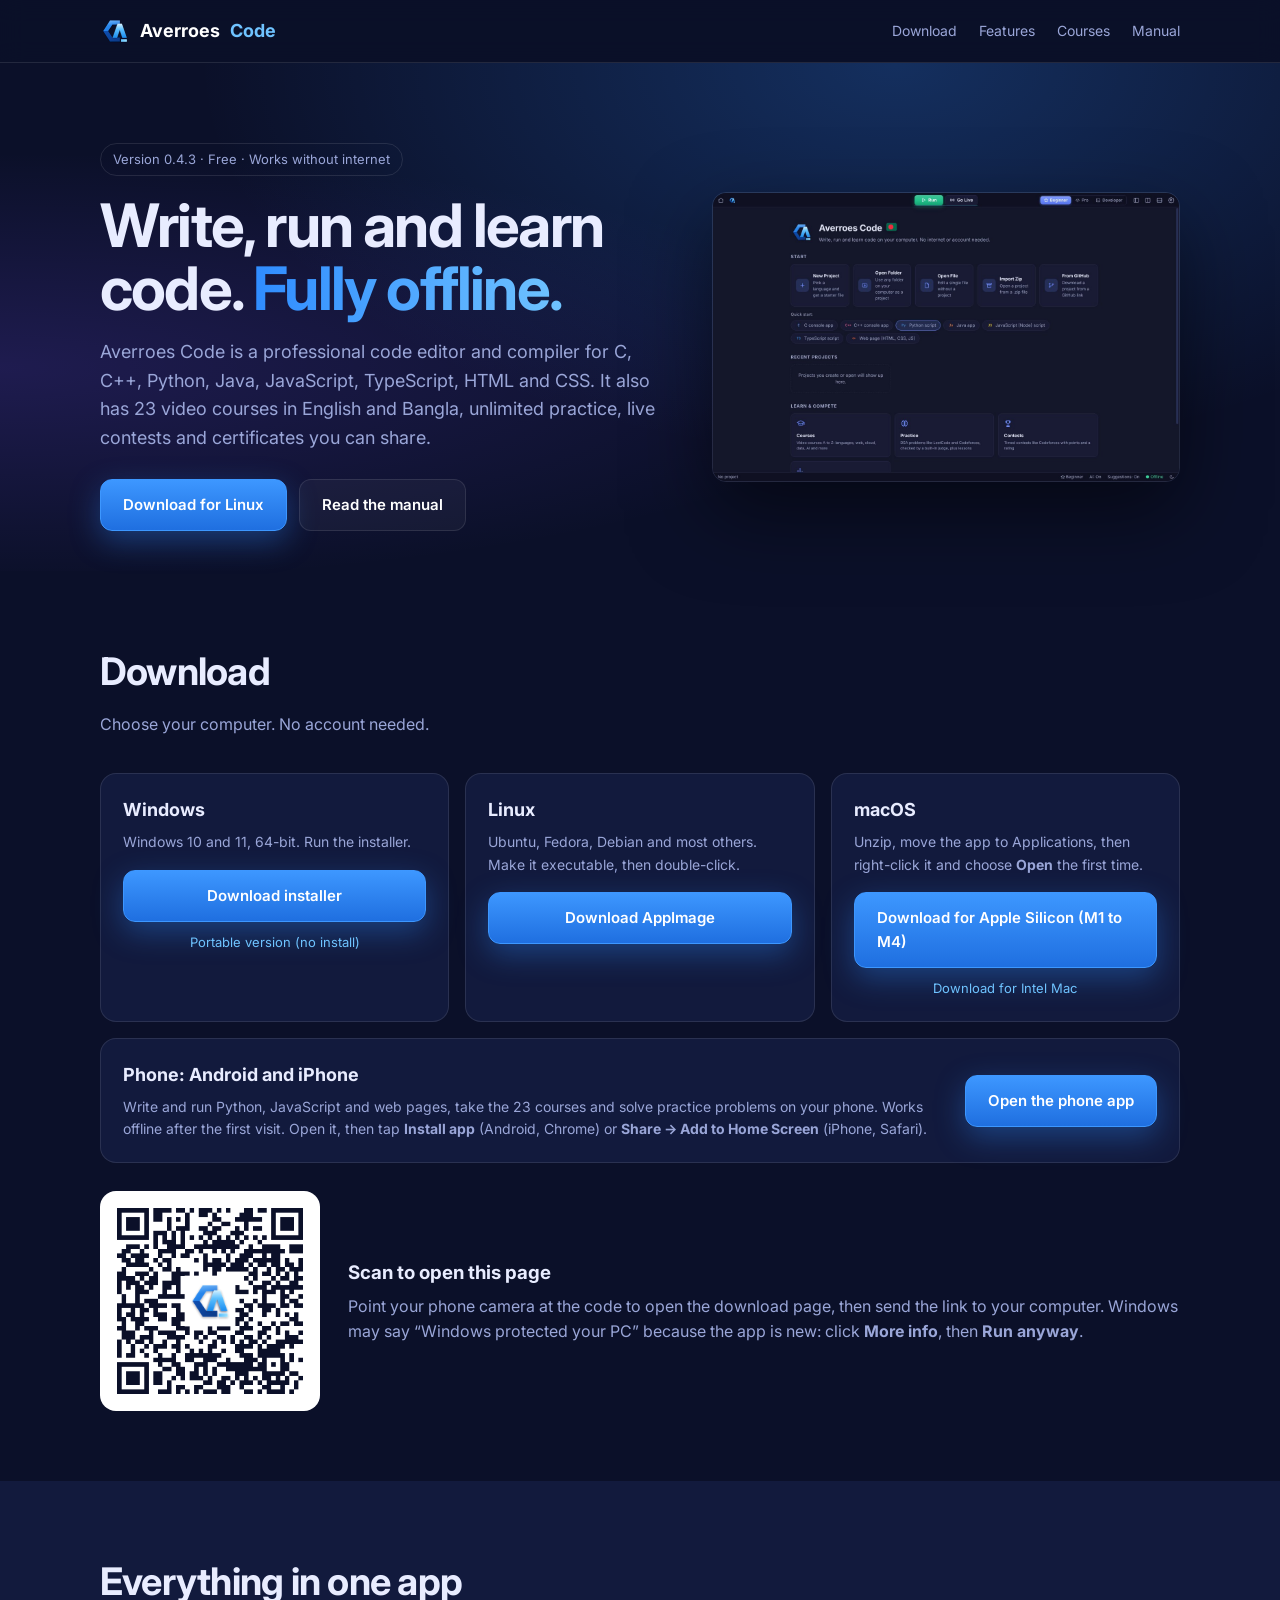
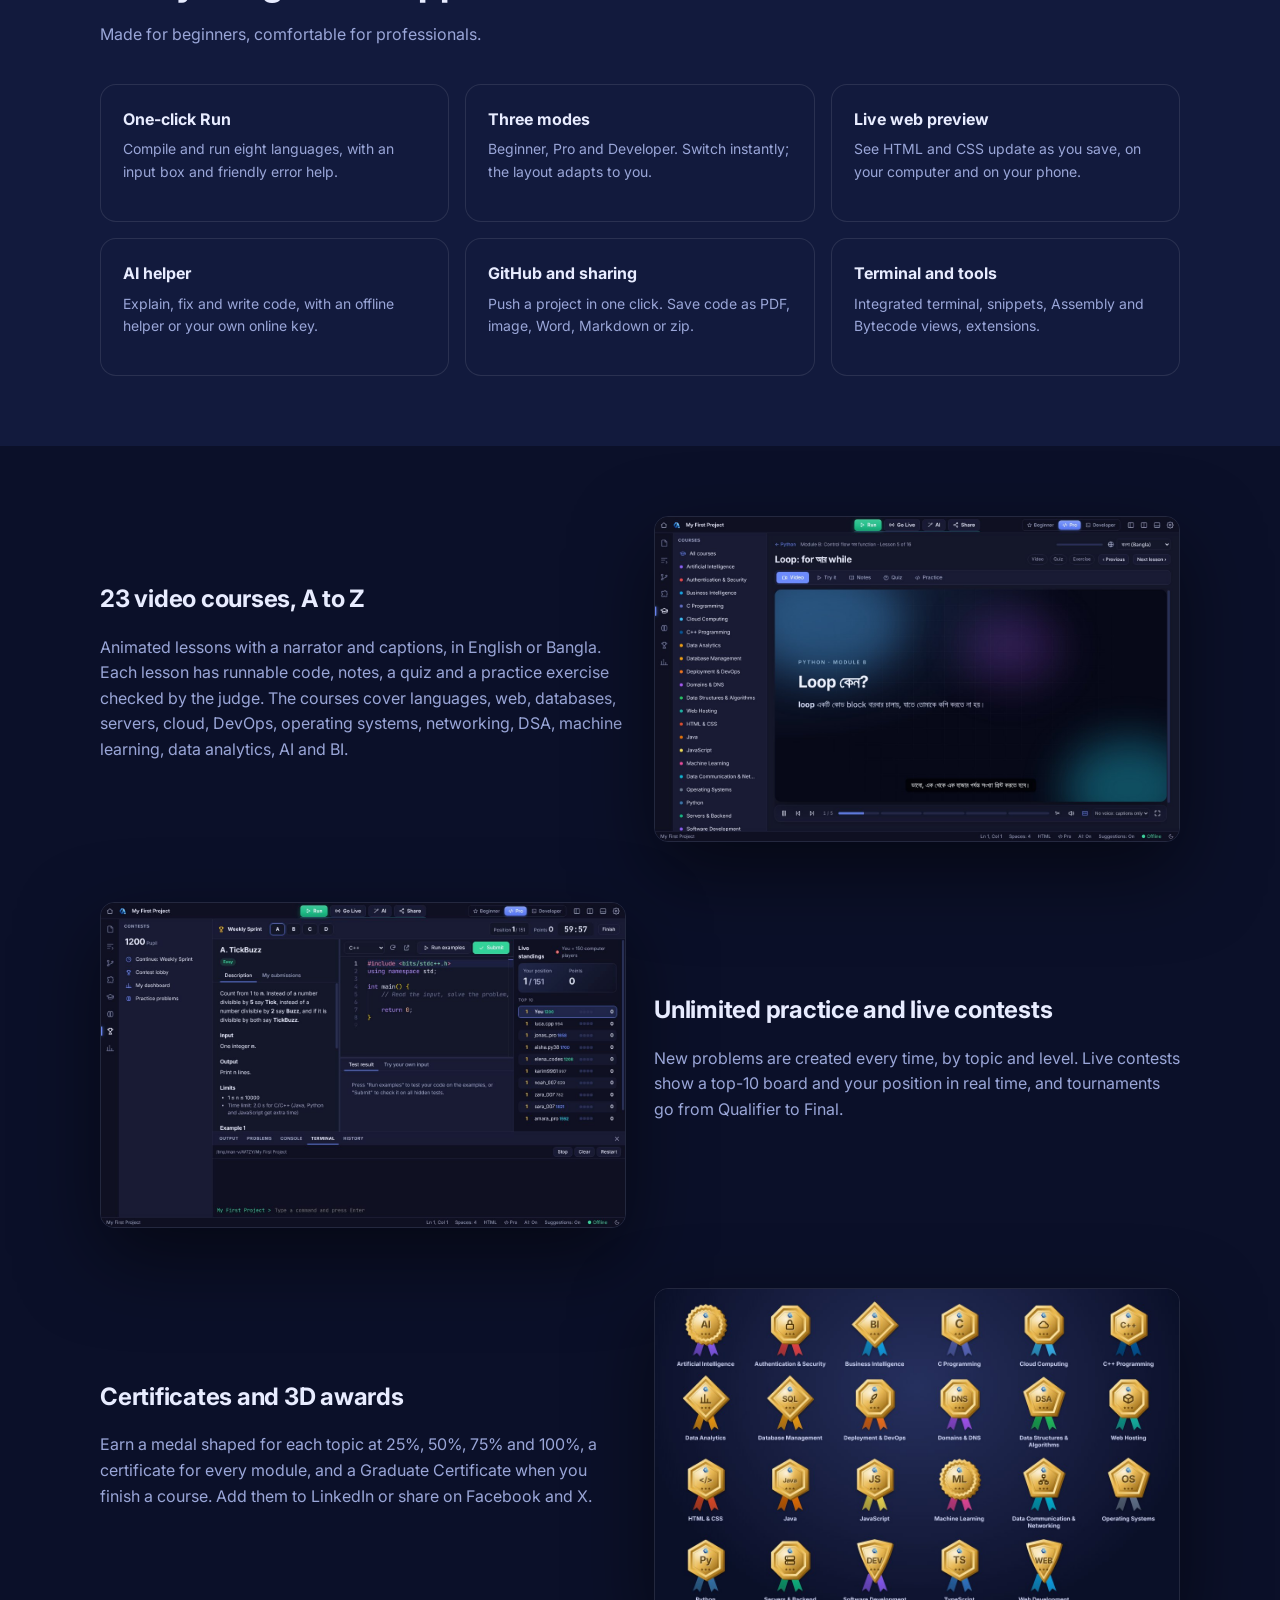
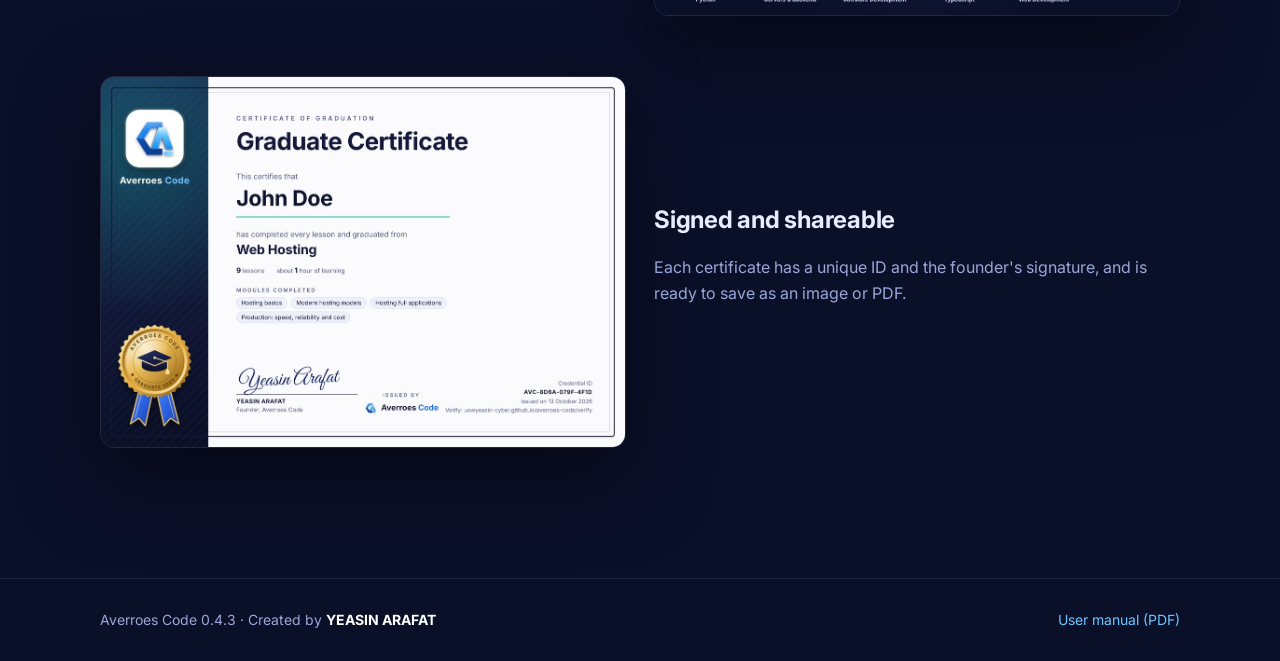
==== commit d9ec7fe2: "Point the Windows installer button at the .exe in the release Co-Authored-By: Claude Opus 5.5 (1M co" ====
--- a/averroes-code/index.html
+++ b/averroes-code/index.html
@@ -86,8 +86,8 @@
 <h2>Download</h2>
 <p class="sub">Choose your computer. No account needed.</p>
 <div class="dl">
-<div class="card"><h3>Windows</h3><p>Windows 10 and 11, 64-bit. Unzip, then run the installer.</p>
-<a class="btn primary" href="https://github.com/uowyeasin-cyber/uowyeasin-cyber.github.io/releases/download/v0.4.3/Averroes-Code-Setup-0.4.3-Windows.zip">Download installer</a>
+<div class="card"><h3>Windows</h3><p>Windows 10 and 11, 64-bit. Run the installer.</p>
+<a class="btn primary" href="https://github.com/uowyeasin-cyber/uowyeasin-cyber.github.io/releases/download/v0.4.3/Averroes-Code-Setup-0.4.3.exe">Download installer</a>
 <a class="alt" href="https://github.com/uowyeasin-cyber/uowyeasin-cyber.github.io/releases/download/v0.4.3/Averroes-Code-0.4.3-portable.exe">Portable version (no install)</a></div>
 <div class="card"><h3>Linux</h3><p>Ubuntu, Fedora, Debian and most others. Make it executable, then double-click.</p>
 <a class="btn primary" href="https://github.com/uowyeasin-cyber/uowyeasin-cyber.github.io/releases/download/v0.4.3/Averroes-Code-0.4.3-linux-x86_64.AppImage">Download AppImage</a></div>
@@ -128,7 +128,7 @@
   var b = document.getElementById('main-dl'); if (!b) return;
   var u = navigator.userAgent, base = 'https://github.com/uowyeasin-cyber/uowyeasin-cyber.github.io/releases/download/v0.4.3/';
   if (/Android|iPhone|iPad|iPod/i.test(u)) { b.href = 'app/'; b.textContent = 'Open the phone app'; return; }
-  if (/Windows/i.test(u)) { b.href = base + 'Averroes-Code-Setup-0.4.3-Windows.zip'; b.textContent = 'Download for Windows'; }
+  if (/Windows/i.test(u)) { b.href = base + 'Averroes-Code-Setup-0.4.3.exe'; b.textContent = 'Download for Windows'; }
   else if (/Linux/i.test(u) && !/Android/i.test(u)) { b.href = base + 'Averroes-Code-0.4.3-linux-x86_64.AppImage'; b.textContent = 'Download for Linux'; }
 })();
 </script>
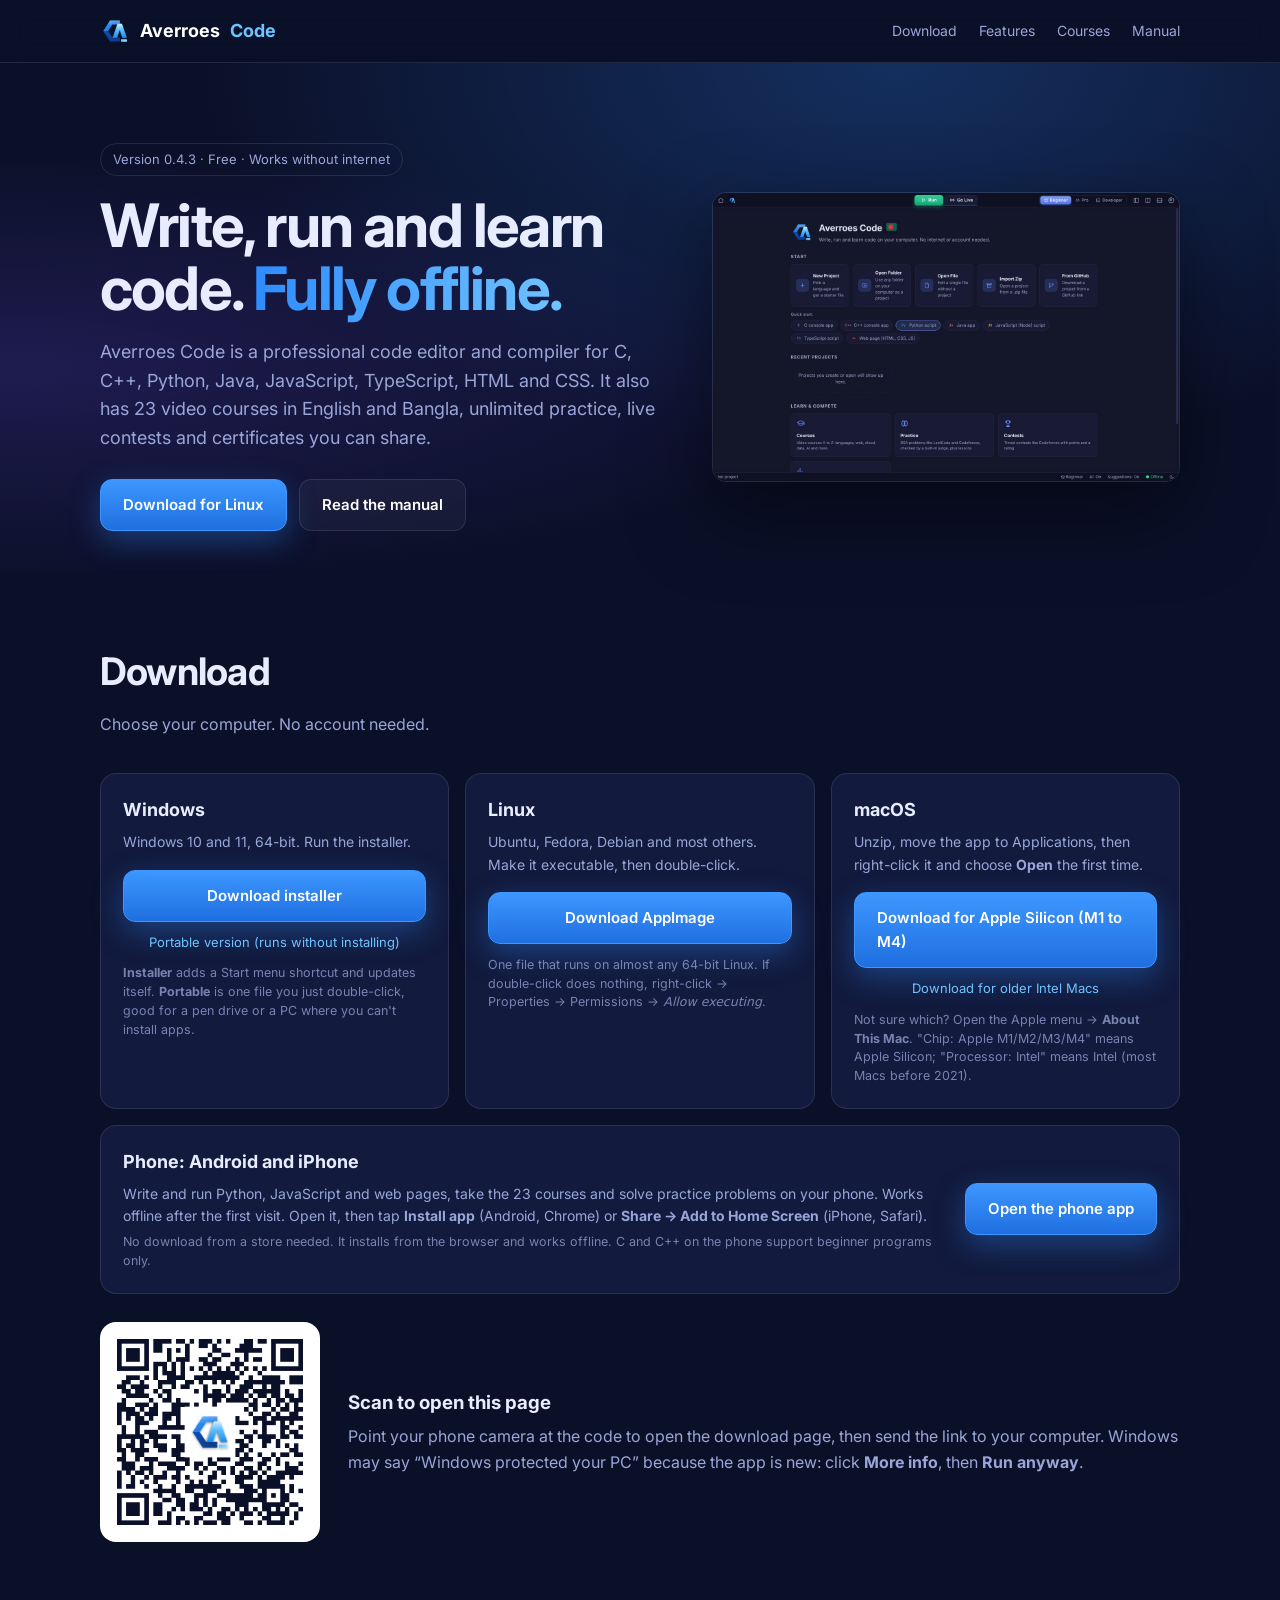
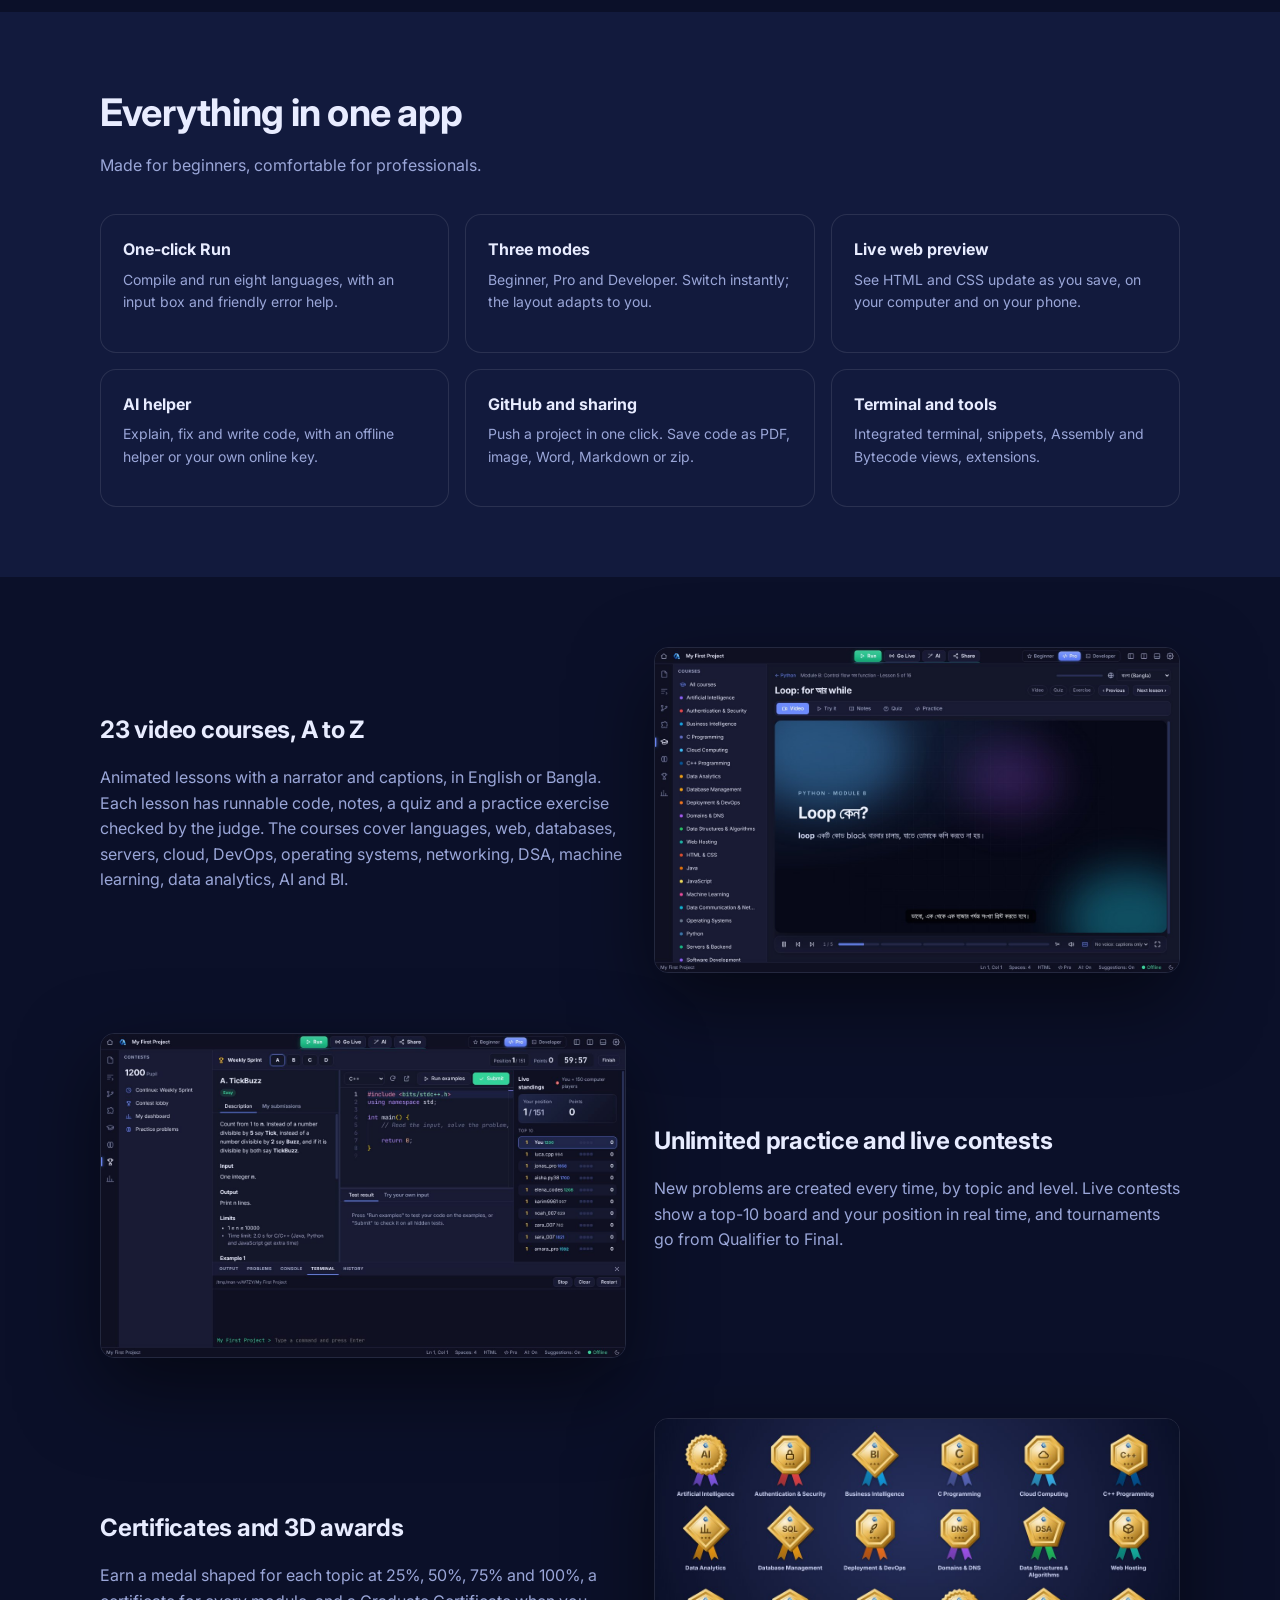
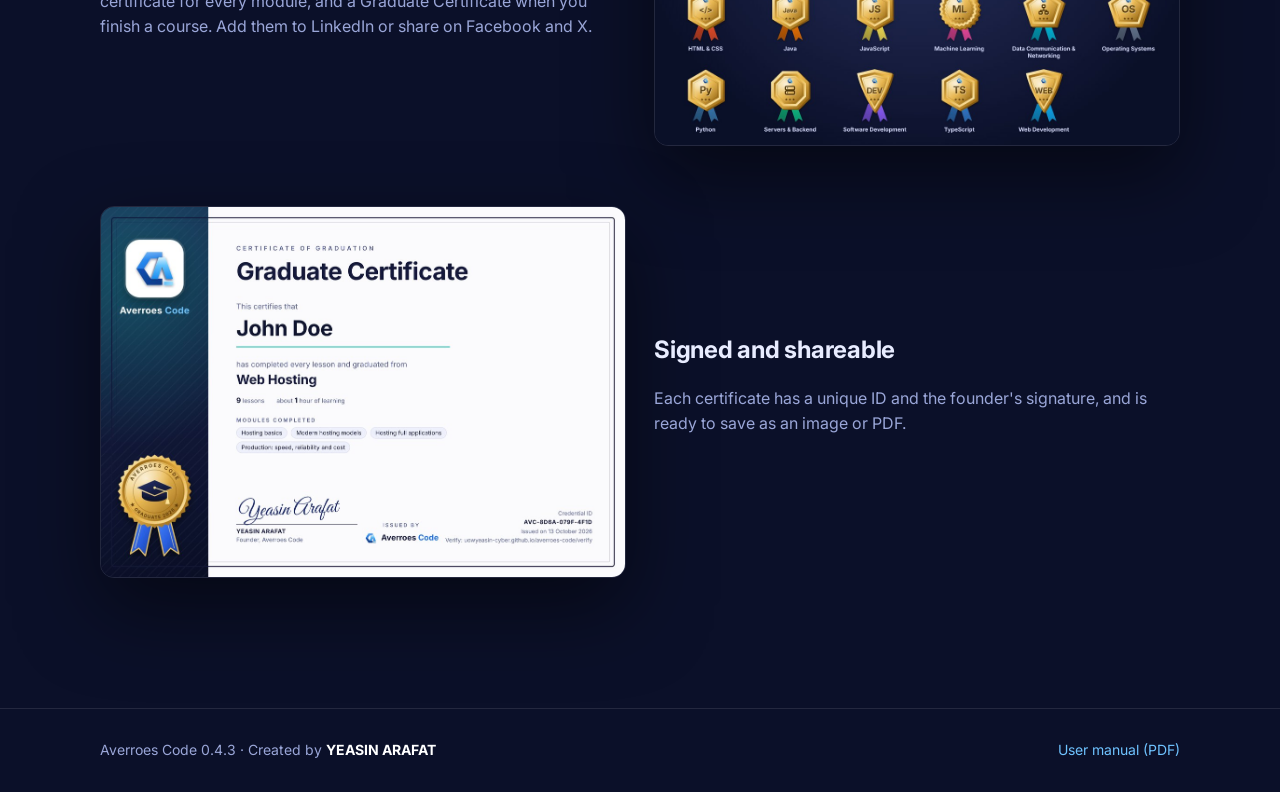
==== commit fc5cd925: "Explain each download option and update the manual to 0.4.3 Co-Authored-By: Claude Opus 5.5 (1M cont" ====
--- a/averroes-code/index.html
+++ b/averroes-code/index.html
@@ -47,6 +47,7 @@
 .card p { color: var(--muted); font-size: 14px; margin: 6px 0 16px; }
 .card .btn { width: 100%; justify-content: center; }
 .card .alt { display: block; text-align: center; font-size: 13px; margin-top: 10px; }
+.card .note { font-size: 12.5px; opacity: .75; margin: 12px 0 0; line-height: 1.5; }
 .qr { display: grid; grid-template-columns: 220px 1fr; gap: 28px; align-items: center; margin-top: 28px; }
 .qr img { width: 220px; border-radius: 16px; background: #fff; padding: 8px; }
 .feat { display: grid; grid-template-columns: repeat(3, 1fr); gap: 16px; }
@@ -88,14 +89,18 @@
 <div class="dl">
 <div class="card"><h3>Windows</h3><p>Windows 10 and 11, 64-bit. Run the installer.</p>
 <a class="btn primary" href="https://github.com/uowyeasin-cyber/uowyeasin-cyber.github.io/releases/download/v0.4.3/Averroes-Code-Setup-0.4.3.exe">Download installer</a>
-<a class="alt" href="https://github.com/uowyeasin-cyber/uowyeasin-cyber.github.io/releases/download/v0.4.3/Averroes-Code-0.4.3-portable.exe">Portable version (no install)</a></div>
+<a class="alt" href="https://github.com/uowyeasin-cyber/uowyeasin-cyber.github.io/releases/download/v0.4.3/Averroes-Code-0.4.3-portable.exe">Portable version (runs without installing)</a>
+<p class="note"><b>Installer</b> adds a Start menu shortcut and updates itself. <b>Portable</b> is one file you just double-click, good for a pen drive or a PC where you can't install apps.</p></div>
 <div class="card"><h3>Linux</h3><p>Ubuntu, Fedora, Debian and most others. Make it executable, then double-click.</p>
-<a class="btn primary" href="https://github.com/uowyeasin-cyber/uowyeasin-cyber.github.io/releases/download/v0.4.3/Averroes-Code-0.4.3-linux-x86_64.AppImage">Download AppImage</a></div>
+<a class="btn primary" href="https://github.com/uowyeasin-cyber/uowyeasin-cyber.github.io/releases/download/v0.4.3/Averroes-Code-0.4.3-linux-x86_64.AppImage">Download AppImage</a>
+<p class="note">One file that runs on almost any 64-bit Linux. If double-click does nothing, right-click → Properties → Permissions → <i>Allow executing</i>.</p></div>
 <div class="card"><h3>macOS</h3><p>Unzip, move the app to Applications, then right-click it and choose <b>Open</b> the first time.</p>
 <a class="btn primary" href="https://github.com/uowyeasin-cyber/uowyeasin-cyber.github.io/releases/download/v0.4.3/Averroes-Code-0.4.3-mac-AppleSilicon.zip">Download for Apple Silicon (M1 to M4)</a>
-<a class="alt" href="https://github.com/uowyeasin-cyber/uowyeasin-cyber.github.io/releases/download/v0.4.3/Averroes-Code-0.4.3-mac-Intel.zip">Download for Intel Mac</a></div>
+<a class="alt" href="https://github.com/uowyeasin-cyber/uowyeasin-cyber.github.io/releases/download/v0.4.3/Averroes-Code-0.4.3-mac-Intel.zip">Download for older Intel Macs</a>
+<p class="note">Not sure which? Open the Apple menu → <b>About This Mac</b>. "Chip: Apple M1/M2/M3/M4" means Apple Silicon; "Processor: Intel" means Intel (most Macs before 2021).</p></div>
 </div>
-<div class="card phone"><div><h3>Phone: Android and iPhone</h3><p>Write and run Python, JavaScript and web pages, take the 23 courses and solve practice problems on your phone. Works offline after the first visit. Open it, then tap <b>Install app</b> (Android, Chrome) or <b>Share → Add to Home Screen</b> (iPhone, Safari).</p></div>
+<div class="card phone"><div><h3>Phone: Android and iPhone</h3><p>Write and run Python, JavaScript and web pages, take the 23 courses and solve practice problems on your phone. Works offline after the first visit. Open it, then tap <b>Install app</b> (Android, Chrome) or <b>Share → Add to Home Screen</b> (iPhone, Safari).</p>
+<p class="note">No download from a store needed. It installs from the browser and works offline. C and C++ on the phone support beginner programs only.</p></div>
 <a class="btn primary" href="app/">Open the phone app</a></div>
 <div class="qr"><img src="qr.png" alt="QR code for this download page">
 <div><h3 style="margin:0 0 6px">Scan to open this page</h3><p class="sub" style="margin:0">Point your phone camera at the code to open the download page, then send the link to your computer. Windows may say “Windows protected your PC” because the app is new: click <b>More info</b>, then <b>Run anyway</b>.</p></div></div>
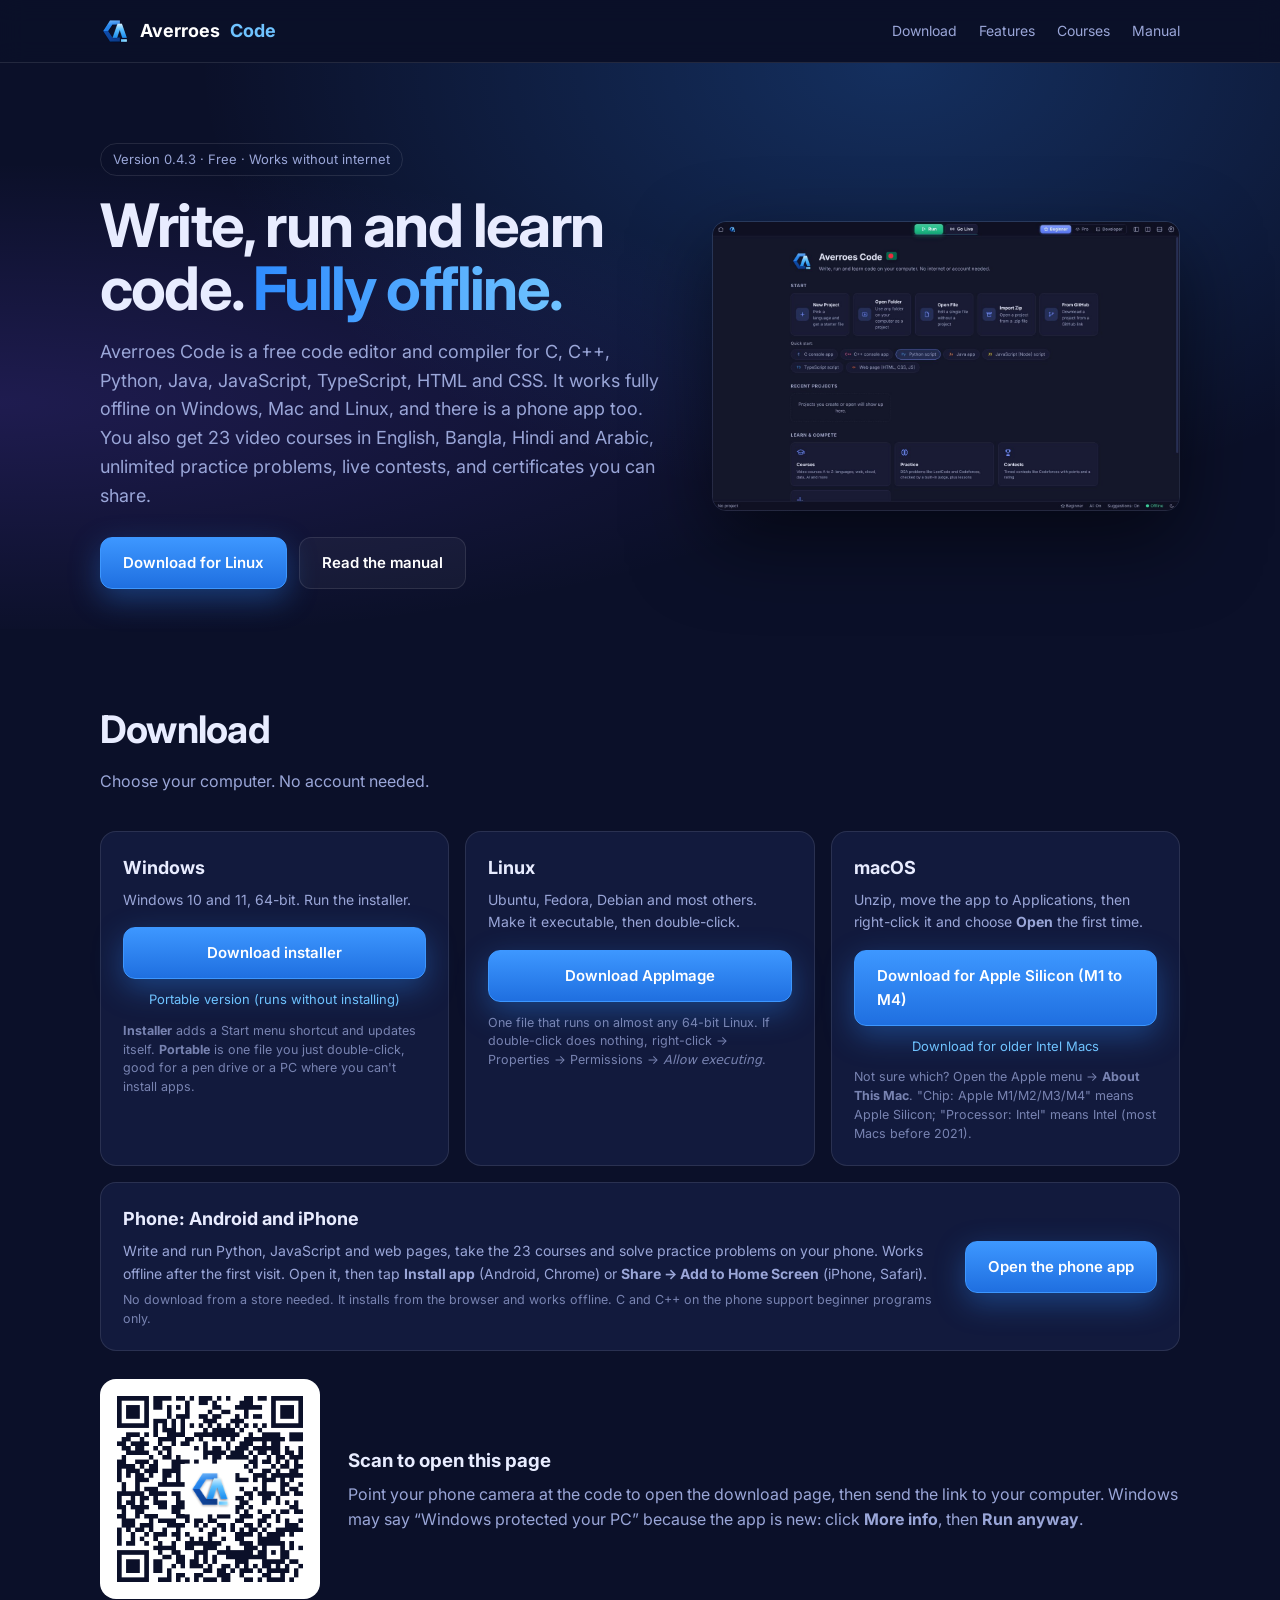
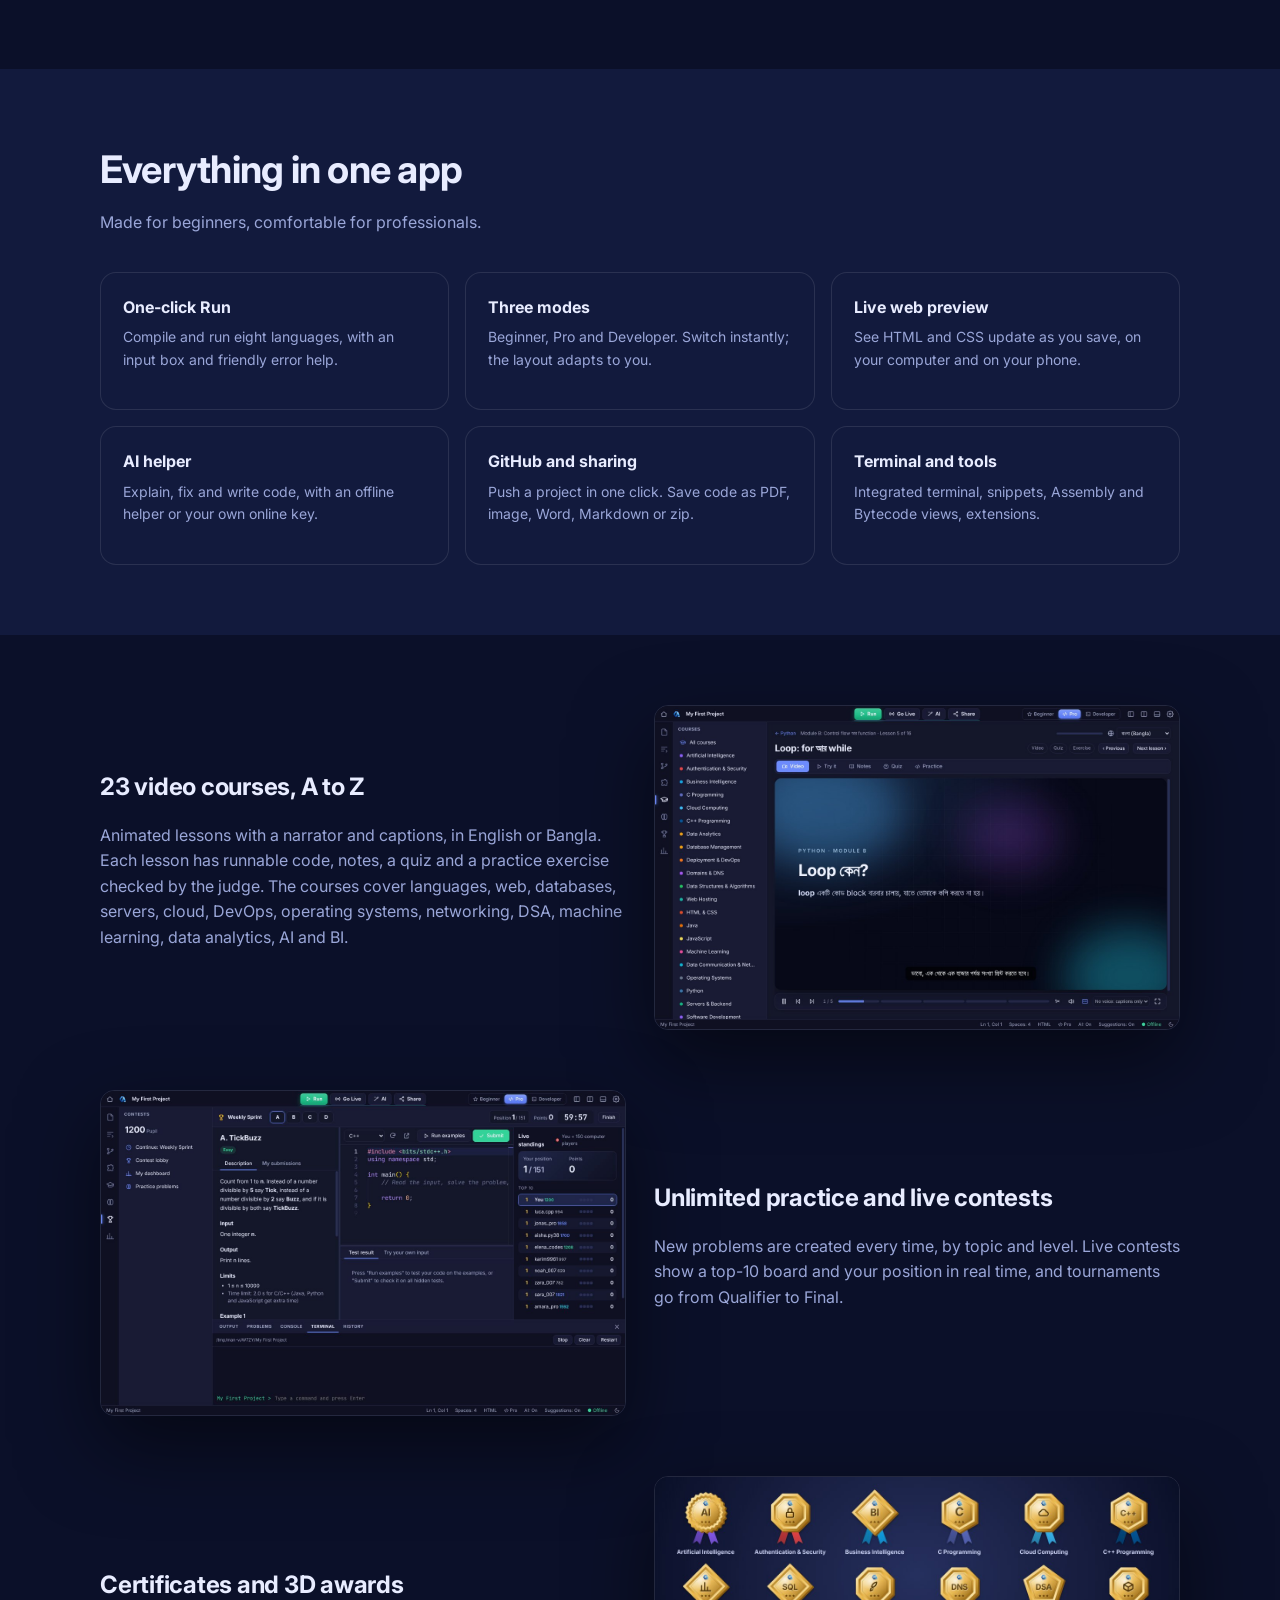
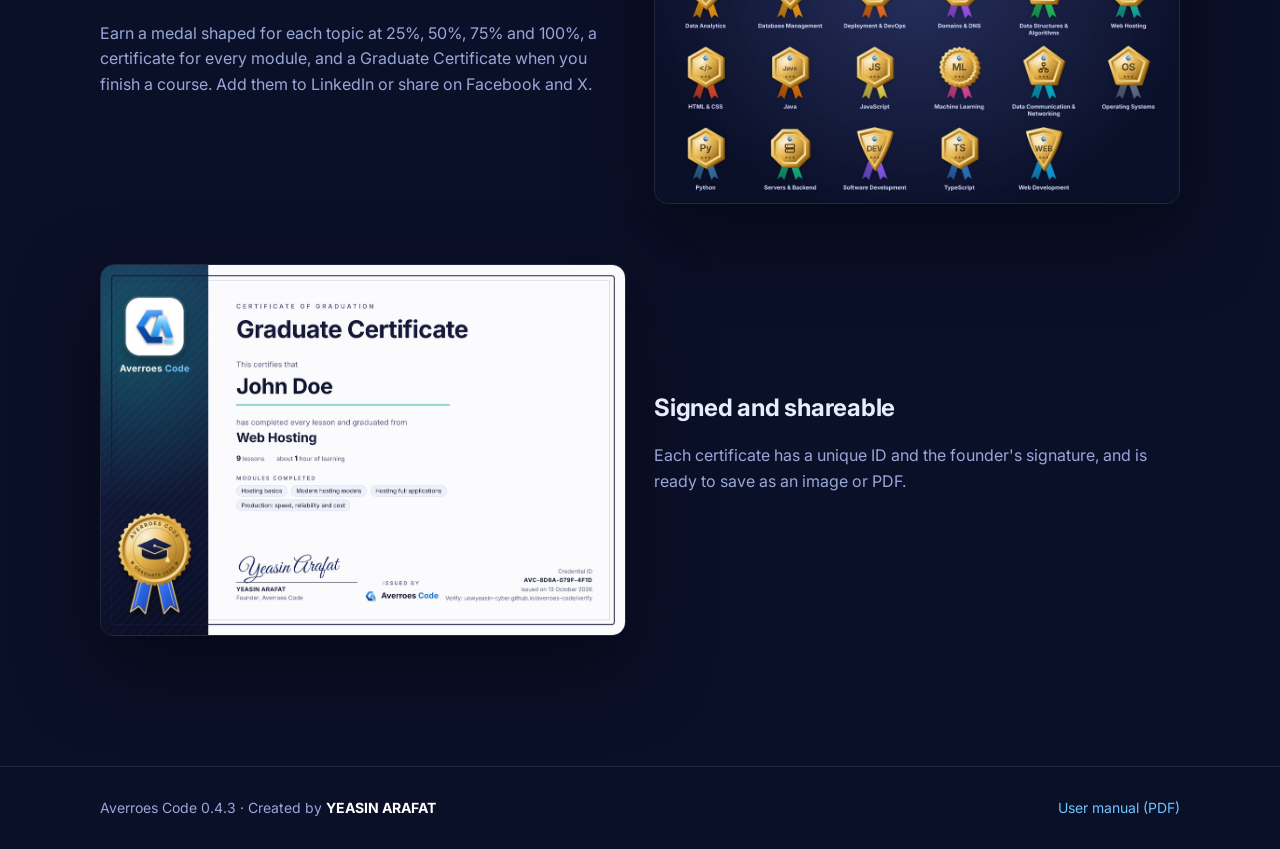
==== commit 08de4455: "Rewrite the main description on the home page Co-Authored-By: Claude Opus 5.5 (1M context) <noreply@" ====
--- a/averroes-code/index.html
+++ b/averroes-code/index.html
@@ -77,7 +77,7 @@
 <div>
 <div class="pill">Version 0.4.3 · Free · Works without internet</div>
 <h1>Write, run and learn code. <span>Fully offline.</span></h1>
-<p>Averroes Code is a professional code editor and compiler for C, C++, Python, Java, JavaScript, TypeScript, HTML and CSS. It also has 23 video courses in English and Bangla, unlimited practice, live contests and certificates you can share.</p>
+<p>Averroes Code is a free code editor and compiler for C, C++, Python, Java, JavaScript, TypeScript, HTML and CSS. It works fully offline on Windows, Mac and Linux, and there is a phone app too. You also get 23 video courses in English, Bangla, Hindi and Arabic, unlimited practice problems, live contests, and certificates you can share.</p>
 <div class="btns"><a class="btn primary" id="main-dl" href="#download">Download for free</a><a class="btn" href="Averroes-Code-User-Manual.pdf">Read the manual</a></div>
 </div>
 <img class="shot" src="img/01-home.jpg" alt="Averroes Code home screen">
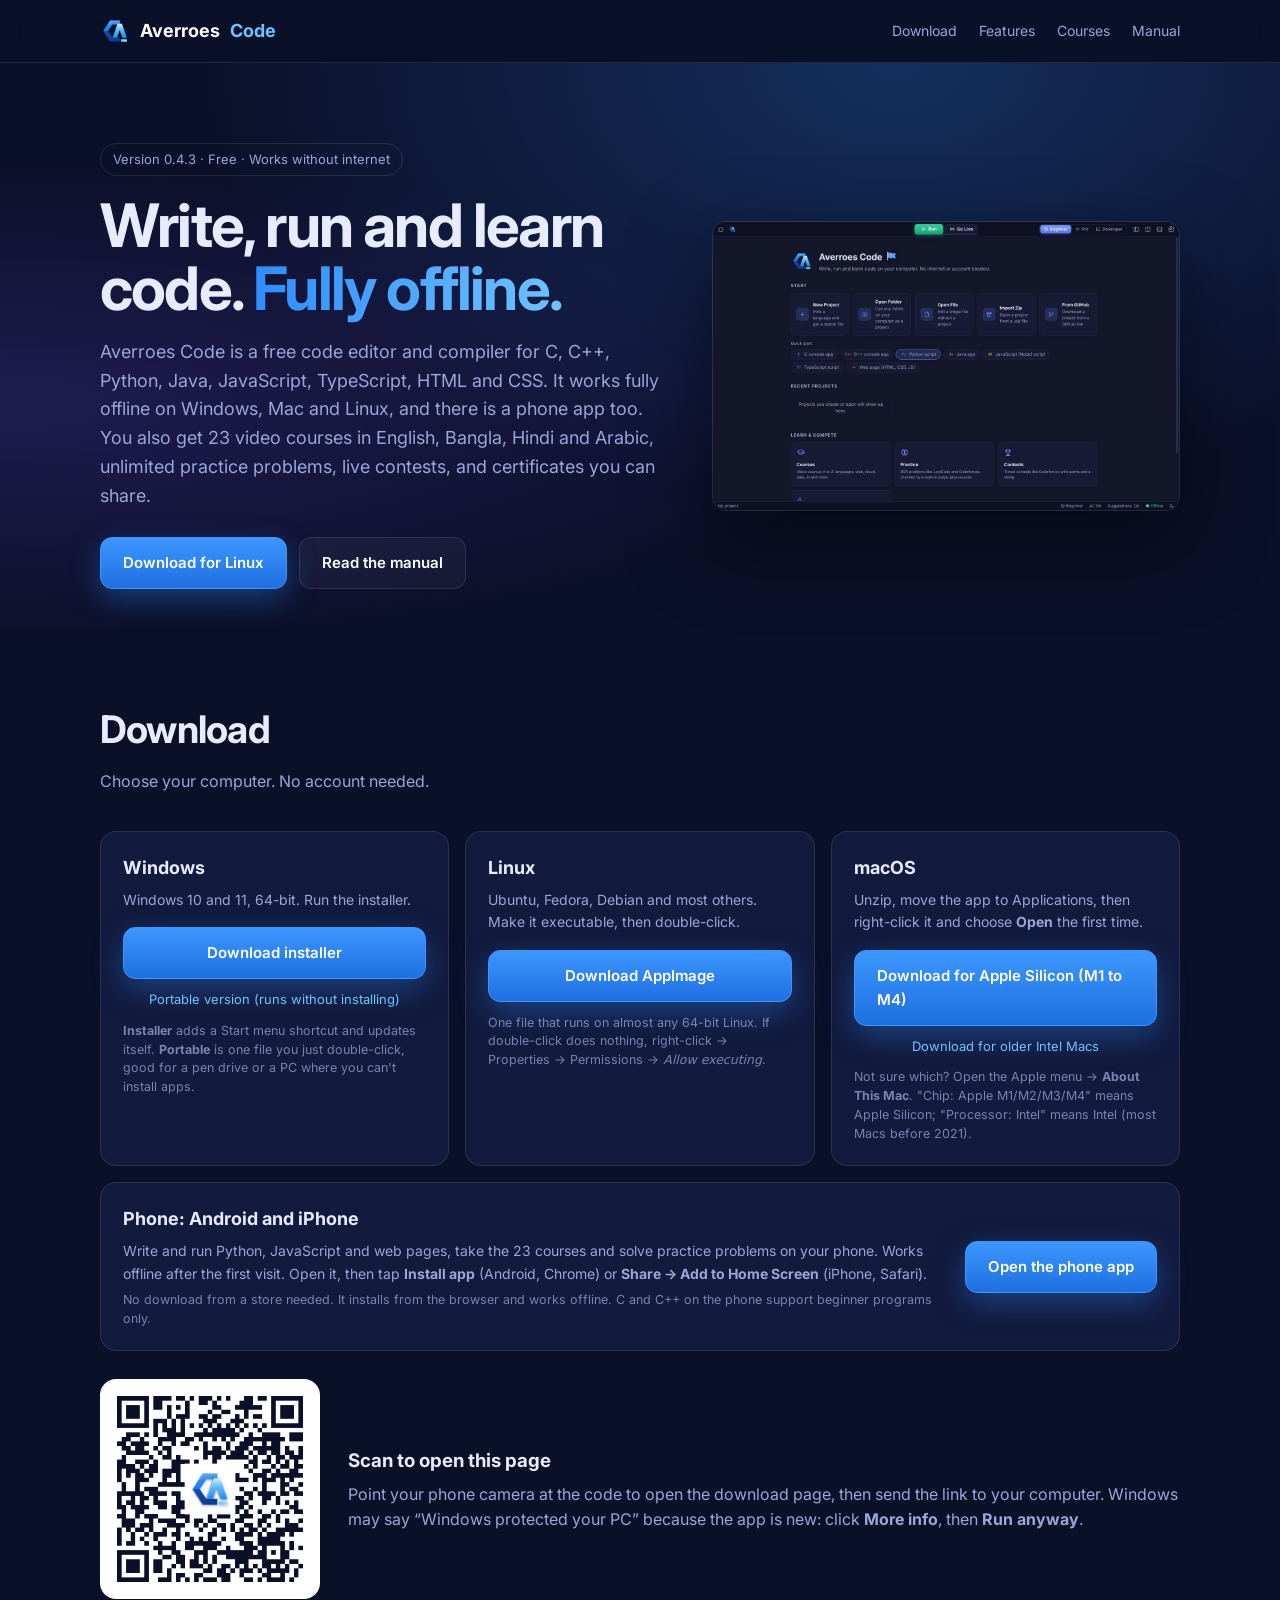
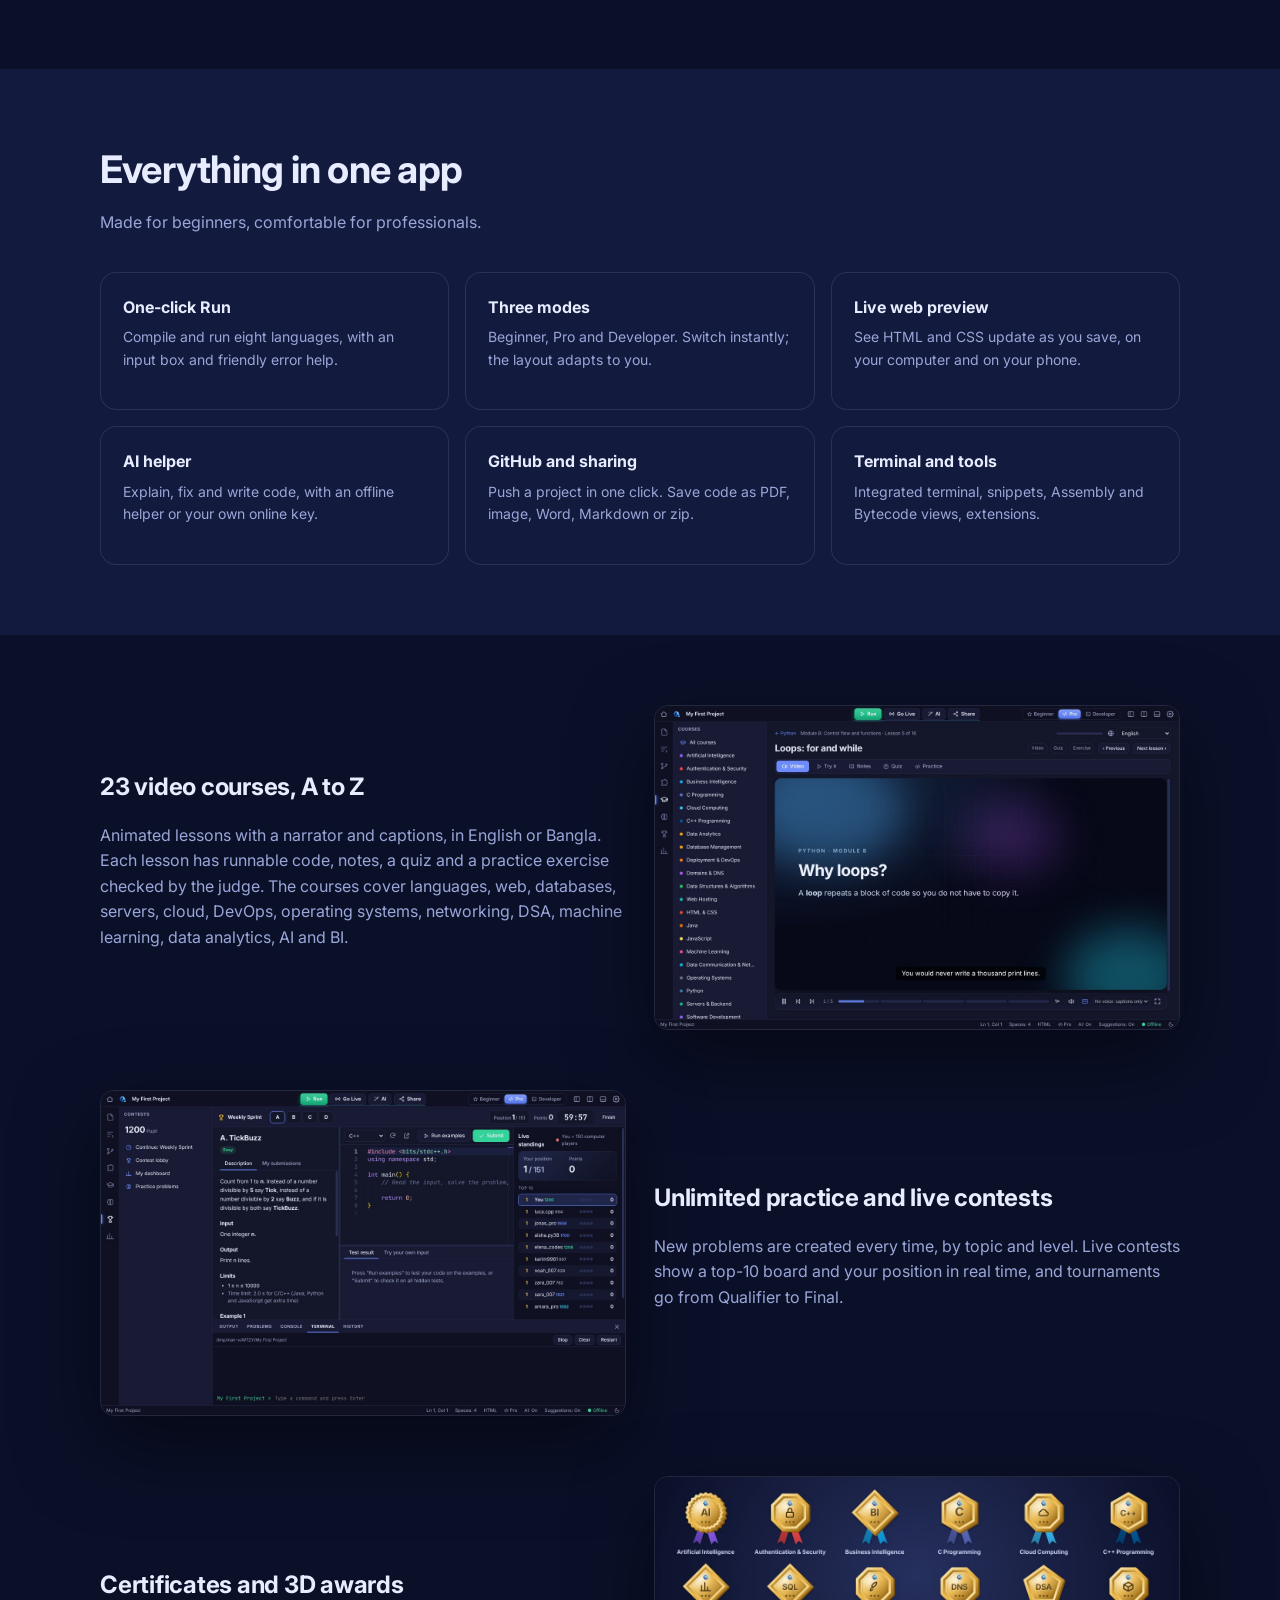
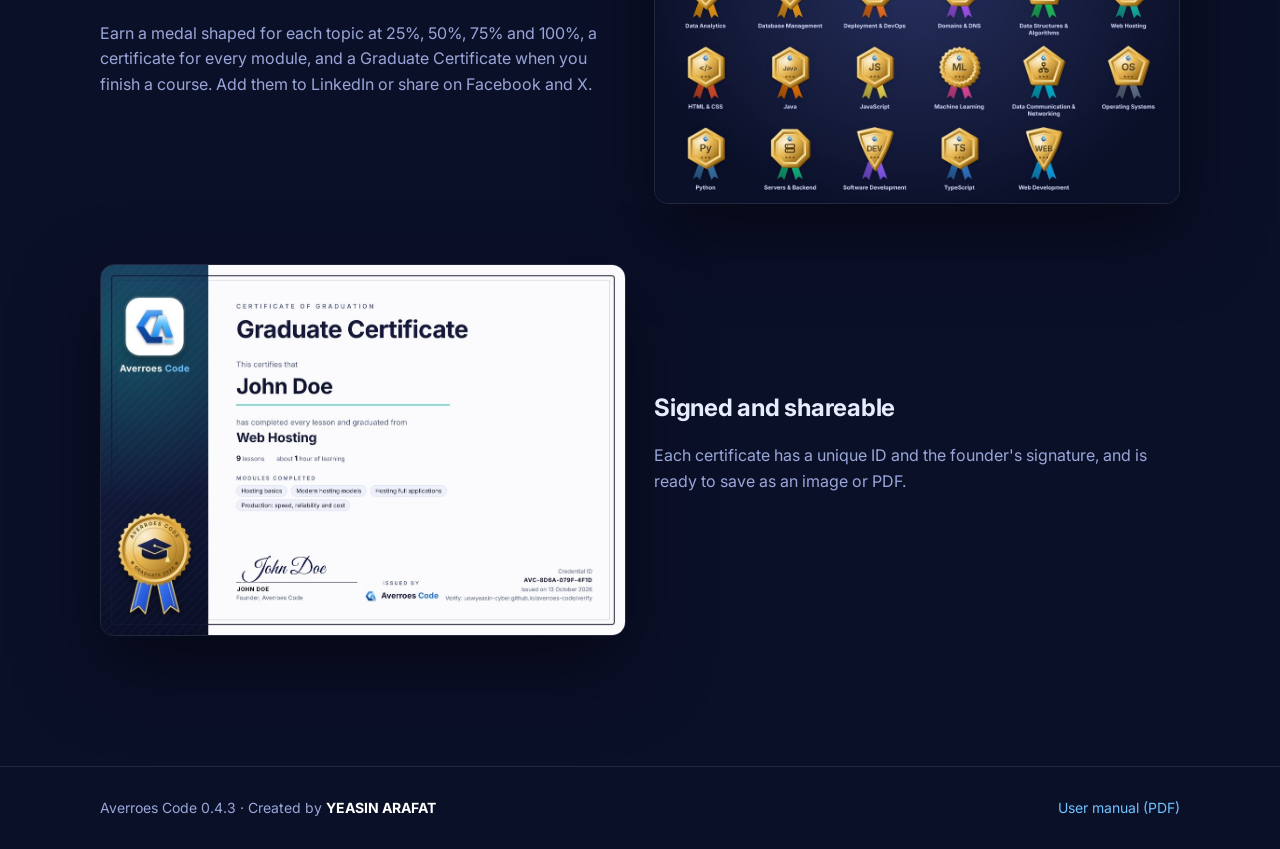
==== commit 8d73881f: "Neutral flag, English lesson shot and John Doe on the sample certificate Co-Authored-By: Claude Opus" ====
--- a/averroes-code/index.html
+++ b/averroes-code/index.html
@@ -120,7 +120,7 @@
 </div></section>
 
 <section id="learn"><div class="wrap">
-<div class="split"><div><h3>23 video courses, A to Z</h3><p>Animated lessons with a narrator and captions, in English or Bangla. Each lesson has runnable code, notes, a quiz and a practice exercise checked by the judge. The courses cover languages, web, databases, servers, cloud, DevOps, operating systems, networking, DSA, machine learning, data analytics, AI and BI.</p></div><img class="shot" src="img/14b-video-bangla.jpg" alt="A lesson playing in Bangla"></div>
+<div class="split"><div><h3>23 video courses, A to Z</h3><p>Animated lessons with a narrator and captions, in English or Bangla. Each lesson has runnable code, notes, a quiz and a practice exercise checked by the judge. The courses cover languages, web, databases, servers, cloud, DevOps, operating systems, networking, DSA, machine learning, data analytics, AI and BI.</p></div><img class="shot" src="img/14-video.jpg" alt="A lesson playing in Bangla"></div>
 <div class="split rev"><div><h3>Unlimited practice and live contests</h3><p>New problems are created every time, by topic and level. Live contests show a top-10 board and your position in real time, and tournaments go from Qualifier to Final.</p></div><img class="shot" src="img/12-contest.jpg" alt="A live contest"></div>
 <div class="split"><div><h3>Certificates and 3D awards</h3><p>Earn a medal shaped for each topic at 25%, 50%, 75% and 100%, a certificate for every module, and a Graduate Certificate when you finish a course. Add them to LinkedIn or share on Facebook and X.</p></div><img class="shot" src="img/medals-all.jpg" alt="Topic medals"></div>
 <div class="split rev"><div><h3>Signed and shareable</h3><p>Each certificate has a unique ID and the founder's signature, and is ready to save as an image or PDF.</p></div><img class="shot" src="img/grad.jpg" alt="Graduate certificate"></div>
